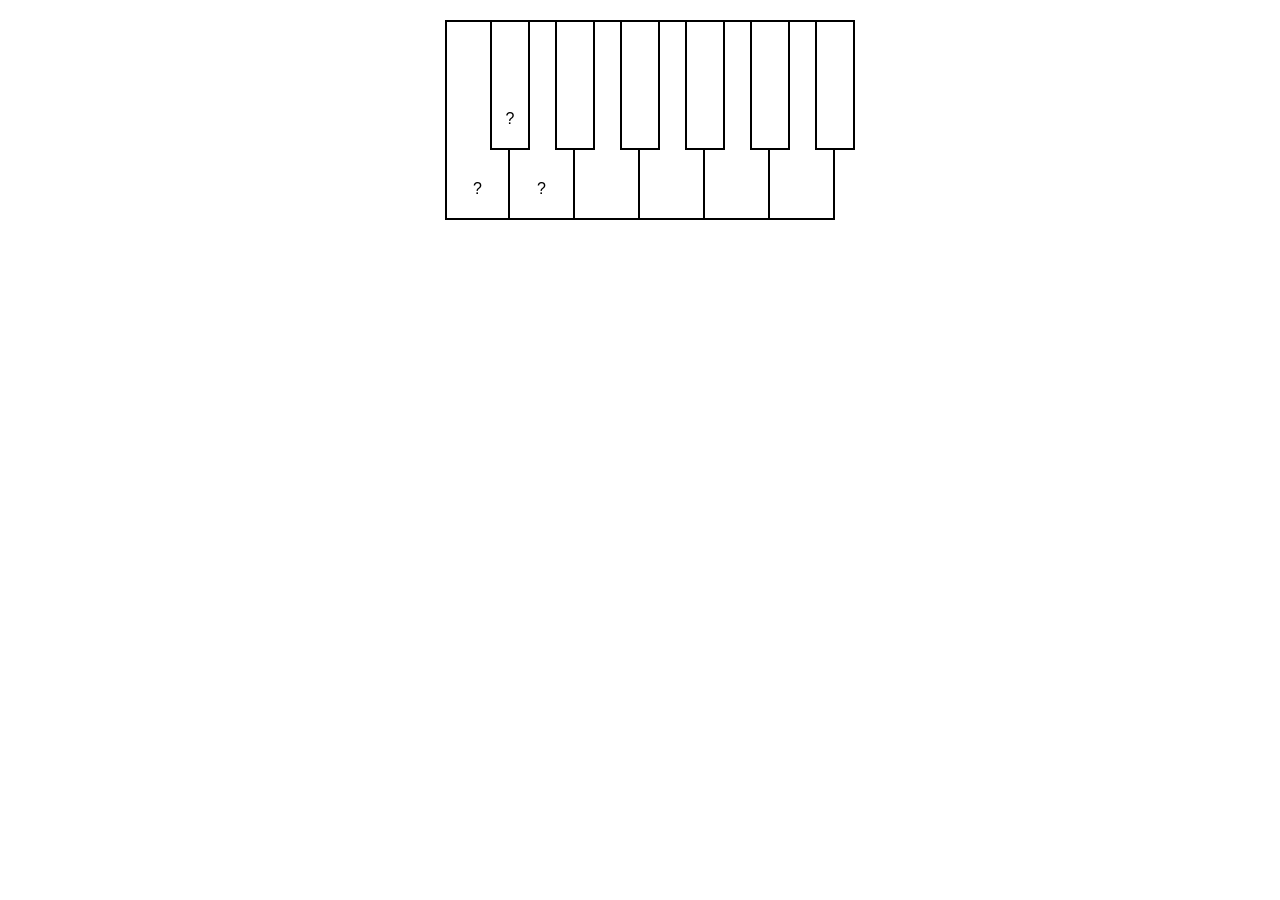
==== index.html @ d667b03d "deploy: 04a3504e8eece024bfae87567aa5dc8b224ebb0a" ====
<!DOCTYPE html>
<html lang="en">

<!-- TODO scales notes (minor, major) -->
<!-- TODO chords (minor, major) -->

<head>
  <meta charset="UTF-8">
  <meta name="viewport" content="width=device-width, initial-scale=1">
  <title>Uniso</title>
  <style>
    *,
    *::before,
    *::after {
      box-sizing: border-box;
      font-family: sans-serif;
    }

    * {
      margin: 0;
      padding: 0;
    }

    body {
      display: flex;
      flex-direction: column;
    }

    .uniso-container {
      display: flex;
      justify-content: center;
      margin: 20px;

      position: relative;
    }

    .uniso {
      --top-width: 40px;

      display: flex;
      width: fit-content;
    }

    .key {
      display: inline-flex;
      flex-direction: column;
      justify-content: flex-end;
      align-items: center;

      padding-bottom: 20px;

      border: 2px solid black;
      background-color: white;
    }

    .btm {
      width: 65px;
      height: 200px;
      border-left: none;
    }

    .btm:first-child {
      border-left: 2px solid black;
    }

    .top {
      width: var(--top-width);
      height: 130px;
      margin: 0 calc(-1*var(--top-width)/2);
      z-index: 2;
    }

    #top-1,
    #btm-1,
    #btm-2 {
      cursor: pointer;
    }

    .dropdown-container {
      display: none;

      position: absolute;
      top: 50%;
      left: 50%;
      transform: translate(-50%, -50%);
      z-index: 5;
    }

    .note-dropdown {
      display: grid;
      grid-template-columns: repeat(4, 1fr);
      grid-template-rows: repeat(3, 1fr);
      gap: 5px;

      padding: 10px;
      border: 2px solid black;

      background-color: white;

      list-style: none;
    }

    .note-dropdown li {
      display: inline-block;
      text-align: center;

      width: 30px;
      padding: 5px;

      border: 1px solid black;

      cursor: pointer;
    }

    .note-dropdown li:hover {
      background-color: #eee;
    }

    .note-dropdown li.disabled {
      background-color: grey;
      cursor: not-allowed;
    }
  </style>
</head>

<body>
  <div class="uniso-container">
    <div class="dropdown-container" id="note-select">
      <ul class="note-dropdown">
      </ul>
    </div>

    <div class="uniso">
      <span class="key btm" id="btm-1">?</span>
      <span class="key top" id="top-1">?</span>
      <span class="key btm" id="btm-2">?</span>
      <span class="key top"></span>
      <span class="key btm"></span>
      <span class="key top"></span>
      <span class="key btm"></span>
      <span class="key top"></span>
      <span class="key btm"></span>
      <span class="key top"></span>
      <span class="key btm"></span>
      <span class="key top"></span>
    </div>
  </div>

  <script>
    const NOTES = ["C", "C#", "D", "D#", "E", "F", "F#", "G", "G#", "A", "A#", "B"];

    const keys = [
      document.getElementById("btm-1"),
      document.getElementById("btm-2"),
      document.getElementById("top-1"),
    ];
    const noteSelect = document.getElementById("note-select");

    // state
    let currentSelectIndex = 0;
    let notesIndex = [-1, -1, -1];

    function isValidNotes(btm1, btm2, top1) {
      const btm = [];

      const step = (btm2 - btm1 + NOTES.length) % NOTES.length;

      for (let i = 0; i < NOTES.length / 2; i++) {
        const btmNoteIdx = (btm1 + i * step) % NOTES.length;
        btm.push(NOTES[btmNoteIdx]);
      }

      const top = NOTES.filter(note => !btm.includes(note));
      console.log(top);

      if (!top.includes(NOTES[top1])) {
        return false;
      }

      return true;
    }

    function updateDisabled(disabled) {
      const selects = noteSelect.querySelectorAll("li");

      selects.forEach((select, i) => {
        if (disabled.includes(i)) {
          select.classList.add("disabled");
        } else {
          select.classList.remove("disabled");
        }
      });
    }

    function showNoteSelect(index) {
      currentSelectIndex = index;

      if (currentSelectIndex === 0) {
        updateDisabled([notesIndex[1]]);
      } else if (currentSelectIndex === 1) {
        updateDisabled([notesIndex[0]]);
      } else {
        if (notesIndex[0] != -1 && notesIndex[1] != -1) {
          const disabledIndices = [];

          NOTES.forEach((_, i) => {
            if (!isValidNotes(notesIndex[0], notesIndex[1], i)) {
              disabledIndices.push(i);
            }
          });

          updateDisabled(disabledIndices);
        } else {
          updateDisabled([]);
        }
      }

      noteSelect.style.display = "block";
    }

    function hideNoteSelect() {
      noteSelect.style.display = "none";
    }

    function update() {
      keys.forEach((key, i) => {
        const noteIndex = notesIndex[i];
        if (noteIndex != -1) {
          key.textContent = NOTES[noteIndex];
        }
      });

      if (notesIndex.includes(-1) || !isValidNotes(...notesIndex)) {
        return;
      }
    }

    NOTES.forEach((note, i) => {
      const li = document.createElement("li");
      li.textContent = note;

      li.addEventListener("click", () => {
        if (li.classList.contains("disabled")) {
          return;
        }

        notesIndex[currentSelectIndex] = i;
        update();
        hideNoteSelect();
      });

      noteSelect.querySelector("ul").appendChild(li);
    });

    keys.forEach((key, i) => {
      key.addEventListener("click", (e) => {
        e.stopPropagation();
        showNoteSelect(i);
      });
    });

    document.addEventListener("click", (e) => {
      if (!noteSelect.contains(e.target)) {
        hideNoteSelect();
      }
    });

    document.addEventListener("keydown", (event) => {
      if (event.key === "Escape") {
        hideNoteSelect();
      }
    });
  </script>
</body>

</html>
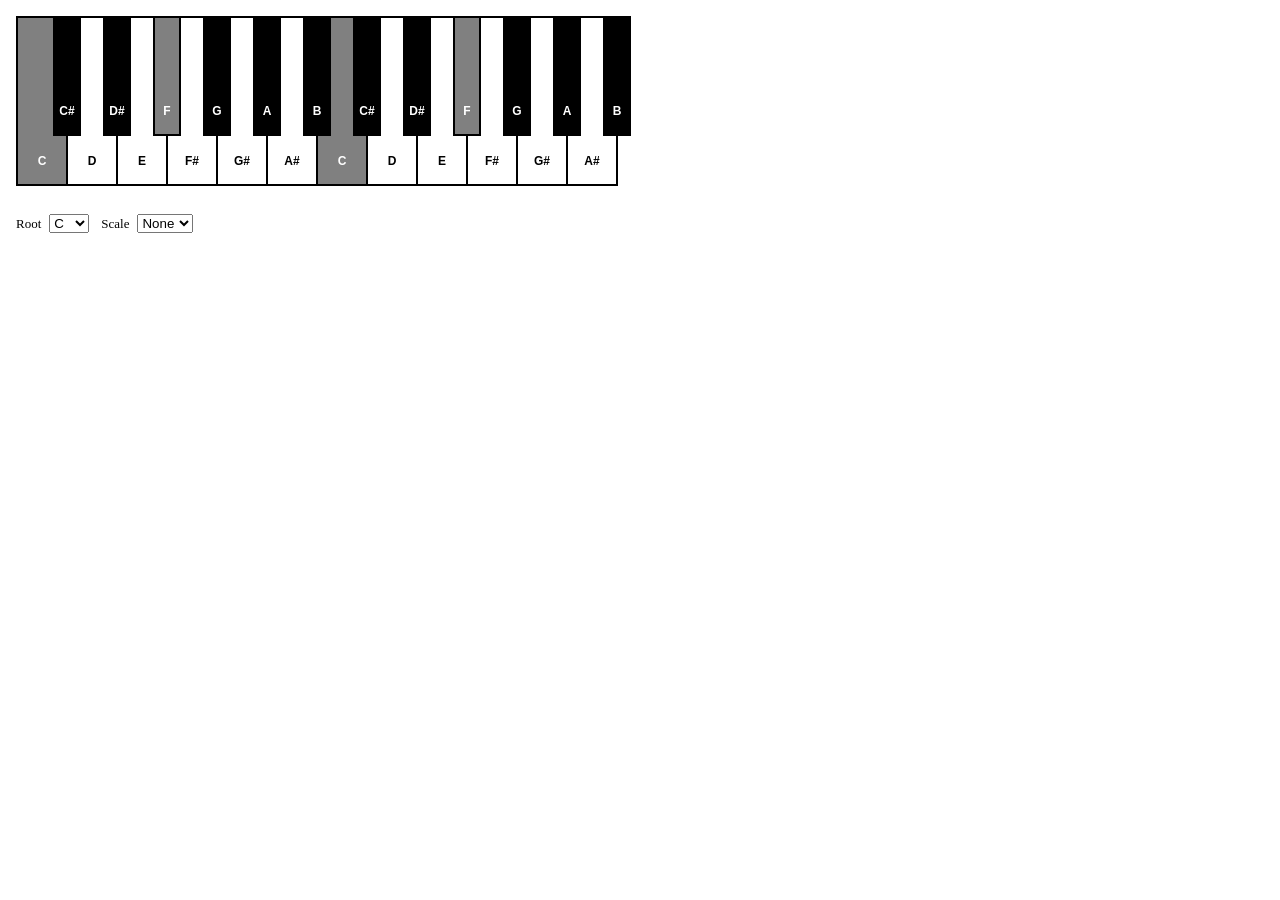
==== commit d6a8eb61: "deploy: 431608ea0ba934d73108411b91b0122526c3eec9" ====
--- a/index.html
+++ b/index.html
@@ -1,19 +1,19 @@
 <!DOCTYPE html>
 <html lang="en">
-
-<!-- TODO scales notes (minor, major) -->
-<!-- TODO chords (minor, major) -->
 
 <head>
   <meta charset="UTF-8">
   <meta name="viewport" content="width=device-width, initial-scale=1">
-  <title>Uniso</title>
+
+  <title>Uniso Scales</title>
+
   <style>
-    *,
-    *::before,
-    *::after {
-      box-sizing: border-box;
-      font-family: sans-serif;
+    :root {
+      --bottom-color: white;
+      --top-color: black;
+      --highlight-color: grey;
+      --scale-color: #0ea5e9;
+      --scale-root-color: #f59e0b;
     }
 
     * {
@@ -21,255 +21,176 @@
       padding: 0;
     }
 
-    body {
+    .uniso-container {
       display: flex;
-      flex-direction: column;
+      margin: 16px;
     }
 
-    .uniso-container {
+    .note {
       display: flex;
-      justify-content: center;
-      margin: 20px;
-
-      position: relative;
-    }
-
-    .uniso {
-      --top-width: 40px;
-
-      display: flex;
-      width: fit-content;
-    }
-
-    .key {
-      display: inline-flex;
       flex-direction: column;
       justify-content: flex-end;
       align-items: center;
 
-      padding-bottom: 20px;
+      padding-bottom: 16px;
+
+      font-family: "Arial";
+      font-weight: bold;
+      font-size: 12px;
 
       border: 2px solid black;
-      background-color: white;
+      background-color: var(--bg-color);
+
+      position: relative;
+      overflow: hidden;
     }
 
-    .btm {
-      width: 65px;
-      height: 200px;
-      border-left: none;
+    .note::after {
+      content: "";
+      position: absolute;
+      bottom: 0;
+      left: 0;
+      width: 100%;
+      height: 8px;
+      background-color: transparent;
+      transition: background-color 0.2s ease;
     }
 
-    .btm:first-child {
-      border-left: 2px solid black;
+    .note.scale::after {
+      background-color: var(--scale-color);
     }
 
-    .top {
-      width: var(--top-width);
-      height: 130px;
-      margin: 0 calc(-1*var(--top-width)/2);
-      z-index: 2;
+    .note.scale-root::after {
+      background-color: var(--scale-root-color);
     }
 
-    #top-1,
-    #btm-1,
-    #btm-2 {
-      cursor: pointer;
+    .note.bottom {
+      width: 48px;
+      height: 150px;
+      background-color: var(--bottom-color);
     }
 
-    .dropdown-container {
-      display: none;
+    .note.top {
+      width: 24px;
+      height: 100px;
+      background-color: var(--top-color);
+      color: white;
 
-      position: absolute;
-      top: 50%;
-      left: 50%;
-      transform: translate(-50%, -50%);
-      z-index: 5;
+      margin-left: -14px;
+      margin-right: -16px;
+      transform: translateX(-1px);
+
+      z-index: 1;
     }
 
-    .note-dropdown {
-      display: grid;
-      grid-template-columns: repeat(4, 1fr);
-      grid-template-rows: repeat(3, 1fr);
-      gap: 5px;
-
-      padding: 10px;
-      border: 2px solid black;
-
-      background-color: white;
-
-      list-style: none;
+    .note.highlight {
+      background-color: var(--highlight-color);
+      color: white;
     }
 
-    .note-dropdown li {
-      display: inline-block;
-      text-align: center;
-
-      width: 30px;
-      padding: 5px;
-
-      border: 1px solid black;
-
-      cursor: pointer;
+    .controls {
+      display: flex;
+      gap: 12px;
+      align-items: center;
+      padding: 12px 16px;
+      flex-wrap: wrap;
     }
-
-    .note-dropdown li:hover {
-      background-color: #eee;
-    }
-
-    .note-dropdown li.disabled {
-      background-color: grey;
-      cursor: not-allowed;
+    .controls label {
+      font-size: 13px;
+      margin-right: 4px;
     }
   </style>
 </head>
 
 <body>
-  <div class="uniso-container">
-    <div class="dropdown-container" id="note-select">
-      <ul class="note-dropdown">
-      </ul>
+  <div class="uniso-container" id="keyboard"></div>
+
+  <div class="controls">
+    <div>
+      <label for="root-select">Root</label>
+      <select id="root-select"></select>
     </div>
-
-    <div class="uniso">
-      <span class="key btm" id="btm-1">?</span>
-      <span class="key top" id="top-1">?</span>
-      <span class="key btm" id="btm-2">?</span>
-      <span class="key top"></span>
-      <span class="key btm"></span>
-      <span class="key top"></span>
-      <span class="key btm"></span>
-      <span class="key top"></span>
-      <span class="key btm"></span>
-      <span class="key top"></span>
-      <span class="key btm"></span>
-      <span class="key top"></span>
+    <div>
+      <label for="scale-select">Scale</label>
+      <select id="scale-select">
+        <option value="none">None</option>
+        <option value="major">Major</option>
+        <option value="minor">Minor</option>
+      </select>
     </div>
   </div>
 
   <script>
-    const NOTES = ["C", "C#", "D", "D#", "E", "F", "F#", "G", "G#", "A", "A#", "B"];
+    const NAMES = ["C","C#","D","D#","E","F","F#","G","G#","A","A#","B"];
+    <!-- const NAMES = ["C","C'","D","D'","E","E'","F","F'","A","A'","B","B'"]; -->
+    const OCTAVES = 2;
 
-    const keys = [
-      document.getElementById("btm-1"),
-      document.getElementById("btm-2"),
-      document.getElementById("top-1"),
-    ];
-    const noteSelect = document.getElementById("note-select");
+    const SCALE_INTERVALS = {
+      major: [0,2,4,5,7,9,11],
+      minor: [0,2,3,5,7,8,10],
+      none: []
+    };
 
-    // state
-    let currentSelectIndex = 0;
-    let notesIndex = [-1, -1, -1];
+    const container = document.getElementById("keyboard");
+    const rootSelect = document.getElementById("root-select");
 
-    function isValidNotes(btm1, btm2, top1) {
-      const btm = [];
+    function buildKeyboard() {
+      rootSelect.innerHTML = "";
+      NAMES.forEach(noteName => {
+        const option = document.createElement("option");
+        option.value = noteName;
+        option.textContent = noteName;
+        rootSelect.appendChild(option);
+      });
 
-      const step = (btm2 - btm1 + NOTES.length) % NOTES.length;
+      container.innerHTML = "";
+      for (let o = 0; o < OCTAVES; o++) {
+        for (let i = 0; i < NAMES.length / 2; i++) {
+          const bottom = document.createElement("span");
+          bottom.className = "note bottom" + (i == 0 ? " highlight" : "");
+          bottom.textContent = NAMES[2*i];
+          bottom.dataset.note = NAMES[2*i];
 
-      for (let i = 0; i < NOTES.length / 2; i++) {
-        const btmNoteIdx = (btm1 + i * step) % NOTES.length;
-        btm.push(NOTES[btmNoteIdx]);
+          const top = document.createElement("span");
+          top.className = "note top" + (i == 2 ? " highlight" : "");
+          top.textContent = NAMES[2*i+1];
+          top.dataset.note = NAMES[2*i+1];
+
+          container.appendChild(bottom);
+          container.appendChild(top);
+        }
       }
-
-      const top = NOTES.filter(note => !btm.includes(note));
-      console.log(top);
-
-      if (!top.includes(NOTES[top1])) {
-        return false;
-      }
-
-      return true;
     }
 
-    function updateDisabled(disabled) {
-      const selects = noteSelect.querySelectorAll("li");
+    function applyClasses() {
+      const root = document.getElementById("root-select").value;
+      const scaleType = document.getElementById("scale-select").value;
+      const rootIdx = NAMES.indexOf(root);
+      const intervals = SCALE_INTERVALS[scaleType];
+      const scaleSet = new Set(intervals.map(i => (rootIdx + i) % 12));
 
-      selects.forEach((select, i) => {
-        if (disabled.includes(i)) {
-          select.classList.add("disabled");
-        } else {
-          select.classList.remove("disabled");
+      const notes = container.querySelectorAll(".note");
+      notes.forEach((n, i) => {
+        const noteIndex = i % NAMES.length;
+        const noteNameIndex = NAMES.indexOf(n.dataset.note);
+
+        n.classList.remove("scale", "scale-root");
+
+        if (scaleType !== "none") {
+          if (noteNameIndex === rootIdx) {
+            n.classList.add("scale-root");
+          } else if (scaleSet.has(noteNameIndex)) {
+            n.classList.add("scale");
+          }
         }
       });
     }
 
-    function showNoteSelect(index) {
-      currentSelectIndex = index;
+    buildKeyboard();
+    applyClasses();
 
-      if (currentSelectIndex === 0) {
-        updateDisabled([notesIndex[1]]);
-      } else if (currentSelectIndex === 1) {
-        updateDisabled([notesIndex[0]]);
-      } else {
-        if (notesIndex[0] != -1 && notesIndex[1] != -1) {
-          const disabledIndices = [];
-
-          NOTES.forEach((_, i) => {
-            if (!isValidNotes(notesIndex[0], notesIndex[1], i)) {
-              disabledIndices.push(i);
-            }
-          });
-
-          updateDisabled(disabledIndices);
-        } else {
-          updateDisabled([]);
-        }
-      }
-
-      noteSelect.style.display = "block";
-    }
-
-    function hideNoteSelect() {
-      noteSelect.style.display = "none";
-    }
-
-    function update() {
-      keys.forEach((key, i) => {
-        const noteIndex = notesIndex[i];
-        if (noteIndex != -1) {
-          key.textContent = NOTES[noteIndex];
-        }
-      });
-
-      if (notesIndex.includes(-1) || !isValidNotes(...notesIndex)) {
-        return;
-      }
-    }
-
-    NOTES.forEach((note, i) => {
-      const li = document.createElement("li");
-      li.textContent = note;
-
-      li.addEventListener("click", () => {
-        if (li.classList.contains("disabled")) {
-          return;
-        }
-
-        notesIndex[currentSelectIndex] = i;
-        update();
-        hideNoteSelect();
-      });
-
-      noteSelect.querySelector("ul").appendChild(li);
-    });
-
-    keys.forEach((key, i) => {
-      key.addEventListener("click", (e) => {
-        e.stopPropagation();
-        showNoteSelect(i);
-      });
-    });
-
-    document.addEventListener("click", (e) => {
-      if (!noteSelect.contains(e.target)) {
-        hideNoteSelect();
-      }
-    });
-
-    document.addEventListener("keydown", (event) => {
-      if (event.key === "Escape") {
-        hideNoteSelect();
-      }
-    });
+    document.getElementById("root-select").addEventListener("change", applyClasses);
+    document.getElementById("scale-select").addEventListener("change", applyClasses);
   </script>
 </body>
 
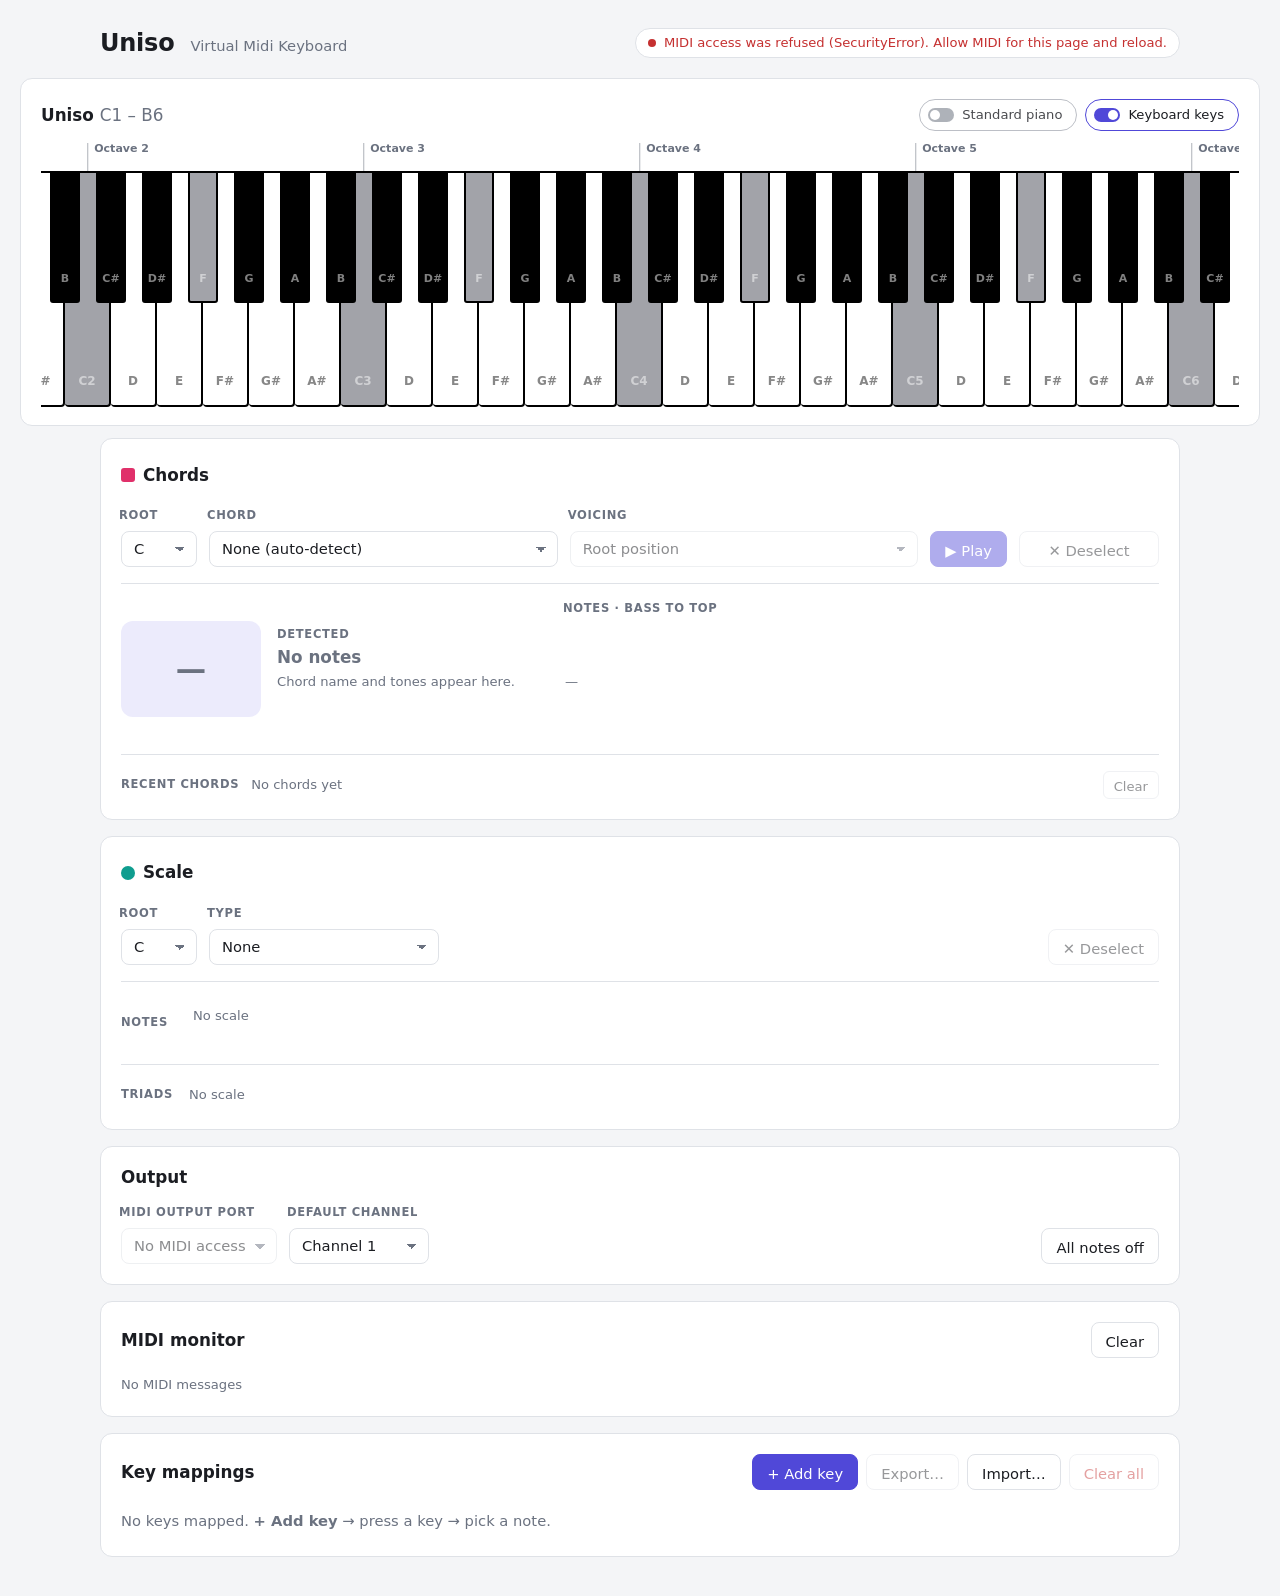
==== commit 4b5d9443: "deploy: dfc06dde9d445dffbd2177466b0bb19d882c87bc" ====
--- a/index.html
+++ b/index.html
@@ -1,197 +1,206 @@
-<!DOCTYPE html>
+<!doctype html>
 <html lang="en">
-
 <head>
-  <meta charset="UTF-8">
+  <meta charset="utf-8">
   <meta name="viewport" content="width=device-width, initial-scale=1">
-
-  <title>Uniso Scales</title>
-
-  <style>
-    :root {
-      --bottom-color: white;
-      --top-color: black;
-      --highlight-color: grey;
-      --scale-color: #0ea5e9;
-      --scale-root-color: #f59e0b;
-    }
-
-    * {
-      margin: 0;
-      padding: 0;
-    }
-
-    .uniso-container {
-      display: flex;
-      margin: 16px;
-    }
-
-    .note {
-      display: flex;
-      flex-direction: column;
-      justify-content: flex-end;
-      align-items: center;
-
-      padding-bottom: 16px;
-
-      font-family: "Arial";
-      font-weight: bold;
-      font-size: 12px;
-
-      border: 2px solid black;
-      background-color: var(--bg-color);
-
-      position: relative;
-      overflow: hidden;
-    }
-
-    .note::after {
-      content: "";
-      position: absolute;
-      bottom: 0;
-      left: 0;
-      width: 100%;
-      height: 8px;
-      background-color: transparent;
-      transition: background-color 0.2s ease;
-    }
-
-    .note.scale::after {
-      background-color: var(--scale-color);
-    }
-
-    .note.scale-root::after {
-      background-color: var(--scale-root-color);
-    }
-
-    .note.bottom {
-      width: 48px;
-      height: 150px;
-      background-color: var(--bottom-color);
-    }
-
-    .note.top {
-      width: 24px;
-      height: 100px;
-      background-color: var(--top-color);
-      color: white;
-
-      margin-left: -14px;
-      margin-right: -16px;
-      transform: translateX(-1px);
-
-      z-index: 1;
-    }
-
-    .note.highlight {
-      background-color: var(--highlight-color);
-      color: white;
-    }
-
-    .controls {
-      display: flex;
-      gap: 12px;
-      align-items: center;
-      padding: 12px 16px;
-      flex-wrap: wrap;
-    }
-    .controls label {
-      font-size: 13px;
-      margin-right: 4px;
-    }
-  </style>
+  <title>Uniso Virtual Midi Keyboard</title>
+  <link rel="stylesheet" href="styles.css">
 </head>
-
 <body>
-  <div class="uniso-container" id="keyboard"></div>
-
-  <div class="controls">
-    <div>
-      <label for="root-select">Root</label>
-      <select id="root-select"></select>
+  <header class="top">
+    <h1>Uniso <span class="h1-sub">Virtual Midi Keyboard</span></h1>
+    <p id="midiStatus" class="status">Requesting MIDI access…</p>
+  </header>
+
+  <section class="panel piano-panel" aria-label="Piano visualizer">
+    <div class="panel-head">
+      <h2>Uniso <span class="muted">C1 – B6</span></h2>
+      <div class="toggles">
+        <button type="button" id="stdToggle" class="pill-toggle" aria-pressed="false"
+                title="Show a regular piano layout above the Uniso one">
+          <span class="pill-dot" aria-hidden="true"></span>Standard piano
+        </button>
+        <button type="button" id="bindsToggle" class="pill-toggle" aria-pressed="true"
+                title="Show or hide the computer keys on the piano">
+          <span class="pill-dot" aria-hidden="true"></span>Keyboard keys
+        </button>
+      </div>
     </div>
-    <div>
-      <label for="scale-select">Scale</label>
-      <select id="scale-select">
-        <option value="none">None</option>
-        <option value="major">Major</option>
-        <option value="minor">Minor</option>
-      </select>
+    <div id="pianoScroll" class="piano-scroll">
+      <div id="stdPiano" class="piano std-piano" hidden aria-label="Standard piano"></div>
+      <div id="chordLane" class="chord-lane">
+        <div id="laneRuler" class="lane-ruler" aria-hidden="true"></div>
+        <div id="laneBadges" class="lane-badges"></div>
+      </div>
+      <div id="piano" class="piano"></div>
     </div>
-  </div>
-
-  <script>
-    const NAMES = ["C","C#","D","D#","E","F","F#","G","G#","A","A#","B"];
-    <!-- const NAMES = ["C","C'","D","D'","E","E'","F","F'","A","A'","B","B'"]; -->
-    const OCTAVES = 2;
-
-    const SCALE_INTERVALS = {
-      major: [0,2,4,5,7,9,11],
-      minor: [0,2,3,5,7,8,10],
-      none: []
-    };
-
-    const container = document.getElementById("keyboard");
-    const rootSelect = document.getElementById("root-select");
-
-    function buildKeyboard() {
-      rootSelect.innerHTML = "";
-      NAMES.forEach(noteName => {
-        const option = document.createElement("option");
-        option.value = noteName;
-        option.textContent = noteName;
-        rootSelect.appendChild(option);
-      });
-
-      container.innerHTML = "";
-      for (let o = 0; o < OCTAVES; o++) {
-        for (let i = 0; i < NAMES.length / 2; i++) {
-          const bottom = document.createElement("span");
-          bottom.className = "note bottom" + (i == 0 ? " highlight" : "");
-          bottom.textContent = NAMES[2*i];
-          bottom.dataset.note = NAMES[2*i];
-
-          const top = document.createElement("span");
-          top.className = "note top" + (i == 2 ? " highlight" : "");
-          top.textContent = NAMES[2*i+1];
-          top.dataset.note = NAMES[2*i+1];
-
-          container.appendChild(bottom);
-          container.appendChild(top);
-        }
-      }
-    }
-
-    function applyClasses() {
-      const root = document.getElementById("root-select").value;
-      const scaleType = document.getElementById("scale-select").value;
-      const rootIdx = NAMES.indexOf(root);
-      const intervals = SCALE_INTERVALS[scaleType];
-      const scaleSet = new Set(intervals.map(i => (rootIdx + i) % 12));
-
-      const notes = container.querySelectorAll(".note");
-      notes.forEach((n, i) => {
-        const noteIndex = i % NAMES.length;
-        const noteNameIndex = NAMES.indexOf(n.dataset.note);
-
-        n.classList.remove("scale", "scale-root");
-
-        if (scaleType !== "none") {
-          if (noteNameIndex === rootIdx) {
-            n.classList.add("scale-root");
-          } else if (scaleSet.has(noteNameIndex)) {
-            n.classList.add("scale");
-          }
-        }
-      });
-    }
-
-    buildKeyboard();
-    applyClasses();
-
-    document.getElementById("root-select").addEventListener("change", applyClasses);
-    document.getElementById("scale-select").addEventListener("change", applyClasses);
-  </script>
+  </section>
+
+  <main>
+    <section class="panel np-panel" aria-label="Chords">
+      <div class="panel-head">
+        <h2 class="theory-title"><i class="swatch swatch-chord" aria-hidden="true"></i>Chords</h2>
+        <span id="npState" class="np-state" hidden></span>
+      </div>
+
+      <div class="chord-bar">
+        <label class="field root">
+          <span>Root</span>
+          <select id="chordRoot"></select>
+        </label>
+        <label class="field grow">
+          <span>Chord</span>
+          <select id="chordType"></select>
+        </label>
+        <label class="field grow">
+          <span>Voicing</span>
+          <select id="chordInv"></select>
+        </label>
+        <button type="button" id="chordPlay" class="btn primary">▶ Play</button>
+        <button type="button" id="chordAction" class="btn chord-action" disabled>✕ Deselect</button>
+      </div>
+
+      <div id="npBody" class="np-body" aria-live="polite">
+        <div class="np-head">
+          <div id="npSymbol" class="np-symbol">—</div>
+          <div class="np-desc">
+            <div id="npMode" class="label np-mode"></div>
+            <div id="npName" class="np-title"></div>
+            <div id="npMeta" class="np-meta"></div>
+            <div id="npAlt" class="np-alt"></div>
+          </div>
+        </div>
+        <div class="np-tones">
+          <span id="npTonesLabel" class="label">Notes · bass to top</span>
+          <ol id="npTones" class="np-notes"></ol>
+        </div>
+      </div>
+
+      <div class="np-history">
+        <span class="label">Recent chords</span>
+        <ol id="npHistory" class="np-history-list"></ol>
+        <button type="button" id="npHistoryClear" class="btn small">Clear</button>
+      </div>
+    </section>
+
+    <section class="panel scale-panel" aria-label="Scale">
+      <div class="panel-head">
+        <h2 class="theory-title"><i class="swatch swatch-scale" aria-hidden="true"></i>Scale</h2>
+      </div>
+      <div class="scale-bar">
+        <label class="field root">
+          <span>Root</span>
+          <select id="scaleRoot"></select>
+        </label>
+        <label class="field scale-type">
+          <span>Type</span>
+          <select id="scaleType"></select>
+        </label>
+        <button type="button" id="scaleClear" class="btn push-right" title="Deselect scale">✕ Deselect</button>
+      </div>
+      <div class="scale-line">
+        <span class="label">Notes</span>
+        <ol id="scaleNotes" class="scale-chain" aria-label="Scale notes and steps"></ol>
+      </div>
+      <div class="scale-line">
+        <span class="label">Triads</span>
+        <div id="scaleTriads" class="triad-list"></div>
+      </div>
+    </section>
+
+    <section class="panel">
+      <h2>Output</h2>
+      <div class="controls">
+        <label class="field">
+          <span>MIDI output port</span>
+          <select id="outputSelect" disabled>
+            <option>Waiting for MIDI…</option>
+          </select>
+        </label>
+        <label class="field">
+          <span>Default channel</span>
+          <select id="channelSelect"></select>
+        </label>
+        <button type="button" id="panicBtn" class="btn push-right">All notes off</button>
+      </div>
+    </section>
+
+    <section class="panel">
+      <div class="panel-head">
+        <h2>MIDI monitor</h2>
+        <button type="button" id="clearLogBtn" class="btn">Clear</button>
+      </div>
+      <ol id="log" class="log"></ol>
+    </section>
+
+    <section class="panel">
+      <div class="panel-head">
+        <h2>Key mappings <span id="mapCount" class="muted"></span></h2>
+        <div class="toolbar">
+          <button type="button" id="addBtn" class="btn primary">+ Add key</button>
+          <button type="button" id="exportBtn" class="btn">Export…</button>
+          <button type="button" id="importBtn" class="btn">Import…</button>
+          <button type="button" id="clearBtn" class="btn danger">Clear all</button>
+          <input type="file" id="importInput" accept=".json,application/json" hidden>
+        </div>
+      </div>
+
+      <p id="captureBanner" class="capture" hidden>
+        Press a key to map… <kbd>Esc</kbd> cancels.
+      </p>
+
+      <div class="table-scroll">
+        <table id="mapTable" class="map-table">
+          <thead>
+            <tr>
+              <th>Key</th>
+              <th>Note</th>
+              <th>Channel</th>
+              <th>Velocity</th>
+              <th class="right">Actions</th>
+            </tr>
+          </thead>
+          <tbody id="mapBody"></tbody>
+        </table>
+      </div>
+      <p id="emptyMsg" class="empty">
+        No keys mapped. <strong>+ Add key</strong> → press a key → pick a note.
+      </p>
+    </section>
+  </main>
+
+  <dialog id="noteDialog" class="dialog">
+    <form method="dialog" id="noteForm">
+      <h3 id="dlgTitle">New mapping</h3>
+      <p class="dlg-key">
+        Key <kbd id="dlgKey"></kbd> <span id="dlgCode" class="muted mono"></span>
+      </p>
+
+      <label class="field">
+        <span>Note</span>
+        <select id="dlgNote"></select>
+      </label>
+
+      <div class="dlg-row">
+        <label class="field">
+          <span>Channel</span>
+          <select id="dlgChannel"></select>
+        </label>
+        <label class="field grow">
+          <span>Velocity <output id="dlgVelOut">100</output></span>
+          <input type="range" id="dlgVelocity" min="1" max="127" value="100">
+        </label>
+      </div>
+
+      <div class="dlg-actions">
+        <button type="button" id="dlgPreview" class="btn">▶ Preview</button>
+        <span class="spacer"></span>
+        <button value="cancel" class="btn">Cancel</button>
+        <button value="save" class="btn primary">Save mapping</button>
+      </div>
+    </form>
+  </dialog>
+
+  <script src="script.js"></script>
 </body>
-
 </html>
--- a/styles.css
+++ b/styles.css
@@ -0,0 +1,874 @@
+/* ==========================================================================
+   Uniso — design tokens
+   Everything below is built from these values: one type scale, one spacing
+   scale, three radii and one control height.
+   ========================================================================== */
+:root {
+  color-scheme: light dark;
+
+  /* Colour */
+  --bg: #f4f5f7;
+  --panel: #ffffff;
+  --text: #1b1d22;
+  --muted: #6b7280;
+  --border: #dfe2e7;
+  --accent: #5048d8;
+  --accent-text: #ffffff;
+  --accent-soft: #ecebfc;
+  --danger: #c53030;
+  --ok: #1f8a4c;
+  --warn: #a8670f;
+  --kbd-bg: #f0f1f4;
+
+  /* Music colours: selection = pink, playing = amber, scale = teal */
+  --chord: #e0306a;
+  --chord-text: #ffffff;
+  --play: #ffb21e;
+  --play-text: #1b1300;
+  --scale: #0f9d8f;
+  --scale-text: #ffffff;
+
+  /* Type scale */
+  --font: system-ui, -apple-system, "Segoe UI", Roboto, sans-serif;
+  --mono: ui-monospace, "SF Mono", Menlo, Consolas, monospace;
+  --fs-xs: 0.72rem;   /* labels (uppercase) */
+  --fs-sm: 0.82rem;   /* secondary text, chips, small buttons */
+  --fs-md: 0.92rem;   /* body, controls, buttons */
+  --fs-lg: 1.05rem;   /* section titles, emphasised values */
+  --fs-xl: 1.5rem;    /* app title */
+  --fs-display: 1.9rem; /* chord symbol */
+
+  /* Spacing */
+  --sp-1: 4px;
+  --sp-2: 8px;
+  --sp-3: 12px;
+  --sp-4: 16px;
+  --sp-5: 24px;
+
+  /* Shape */
+  --r-sm: 6px;
+  --r-md: 8px;
+  --r-lg: 12px;
+  --r-pill: 999px;
+  --control-h: 36px;
+  --chip-h: 24px;
+
+  /* Piano geometry and colours */
+  --wk: 46px;              /* white key width */
+  --bk: 30px;              /* black key width */
+  --piano-h: 236px;
+  --bk-h: 56%;
+  --swk: calc(var(--wk) * 6 / 7);   /* standard piano white key: same octave width as Uniso */
+  --sbk: calc(var(--swk) * 0.6);    /* standard piano black key */
+  --std-h: calc(var(--piano-h) * 0.85);
+  --pk-line: #000000;
+  --pk-white: #ffffff;
+  --pk-white-text: #111111;
+  --pk-black: #000000;
+  --pk-black-text: #ffffff;
+  --pk-grey: #a2a3a9;
+  --pk-grey-text: #ffffff;
+}
+
+@media (prefers-color-scheme: dark) {
+  :root {
+    --bg: #121317;
+    --panel: #1b1d23;
+    --text: #e6e7eb;
+    --muted: #9097a3;
+    --border: #2d3039;
+    --accent: #8c86f7;
+    --accent-text: #11101f;
+    --accent-soft: #26244a;
+    --danger: #f07272;
+    --ok: #5ccf8d;
+    --warn: #f0b75a;
+    --kbd-bg: #262932;
+    --chord: #ff4d86;
+    --scale: #22b8a6;
+    --scale-text: #03201c;
+    --pk-white: #e4e5e9;
+    --pk-black: #08080a;
+    --pk-grey: #8f9198;
+  }
+}
+
+/* ==========================================================================
+   Base
+   ========================================================================== */
+* { box-sizing: border-box; }
+
+body {
+  margin: 0;
+  background: var(--bg);
+  color: var(--text);
+  font: var(--fs-md)/1.5 var(--font);
+}
+
+h1, h2, h3 { margin: 0; line-height: 1.25; }
+h1 { font-size: var(--fs-xl); letter-spacing: -0.01em; }
+h2 { font-size: var(--fs-lg); }
+h3 { font-size: var(--fs-lg); }
+
+.muted { color: var(--muted); font-weight: 400; }
+.mono { font-family: var(--mono); font-size: var(--fs-sm); }
+.right { text-align: right; }
+
+/* The one label style: field labels, row labels, table headers */
+.label,
+.field > span,
+.map-table th {
+  font-size: var(--fs-xs);
+  font-weight: 700;
+  letter-spacing: 0.06em;
+  text-transform: uppercase;
+  color: var(--muted);
+}
+
+kbd {
+  display: inline-flex;
+  align-items: center;
+  justify-content: center;
+  min-width: 2em;
+  height: var(--chip-h);
+  padding: 0 var(--sp-2);
+  border-radius: var(--r-sm);
+  border: 1px solid var(--border);
+  border-bottom-width: 2px;
+  background: var(--kbd-bg);
+  color: var(--text);
+  font-family: var(--mono);
+  font-size: var(--fs-sm);
+}
+
+@keyframes pulse {
+  0%, 100% { opacity: 1; }
+  50% { opacity: 0.6; }
+}
+
+/* ==========================================================================
+   Layout
+   ========================================================================== */
+.top {
+  max-width: 1120px;
+  margin: 0 auto;
+  padding: 28px 20px var(--sp-2);
+  display: flex;
+  flex-wrap: wrap;
+  gap: var(--sp-3) var(--sp-5);
+  align-items: center;
+  justify-content: space-between;
+}
+.h1-sub { margin-left: var(--sp-2); font-size: var(--fs-md); font-weight: 500; color: var(--muted); letter-spacing: 0; }
+
+main {
+  max-width: 1120px;
+  margin: 0 auto;
+  padding: var(--sp-3) 20px 40px;
+  display: grid;
+  grid-template-columns: minmax(0, 1fr);
+  gap: var(--sp-4);
+}
+
+.panel {
+  background: var(--panel);
+  border: 1px solid var(--border);
+  border-radius: var(--r-lg);
+  padding: 20px;
+}
+.panel > h2 { margin-bottom: var(--sp-4); }
+.panel-head {
+  display: flex;
+  flex-wrap: wrap;
+  align-items: center;
+  justify-content: space-between;
+  gap: var(--sp-3);
+  min-height: 32px;
+  margin-bottom: var(--sp-4);
+}
+
+.theory-title { display: flex; align-items: center; gap: var(--sp-2); }
+.swatch { display: inline-block; flex: none; width: 14px; height: 14px; }
+.swatch-scale { border-radius: 50%; background: var(--scale); }
+.swatch-chord { border-radius: 3px; background: var(--chord); }
+
+.controls, .toolbar { display: flex; flex-wrap: wrap; align-items: flex-end; gap: var(--sp-3); }
+.toolbar { align-items: center; gap: var(--sp-2); }
+.push-right { margin-left: auto; }
+
+/* ==========================================================================
+   Controls
+   ========================================================================== */
+.field { display: grid; gap: 7px; }
+.field.grow { flex: 1; min-width: 0; }
+.field > span { display: flex; gap: var(--sp-2); }
+/* Optical alignment: labels sit slightly left of the rounded box they describe */
+.field > span, .np-tones > .label { margin-left: -2px; }
+
+select {
+  height: var(--control-h);
+  min-width: 140px;
+  padding: 0 30px 0 var(--sp-3);
+  border: 1px solid var(--border);
+  border-radius: var(--r-md);
+  -webkit-appearance: none;
+  appearance: none;
+  background-color: var(--panel);
+  background-image:
+    linear-gradient(45deg, transparent 50%, var(--muted) 50%),
+    linear-gradient(135deg, var(--muted) 50%, transparent 50%);
+  background-position: calc(100% - 16px) 52%, calc(100% - 11px) 52%;
+  background-size: 5px 5px, 5px 5px;
+  background-repeat: no-repeat;
+  color: var(--text);
+  font: inherit;
+  cursor: pointer;
+}
+select:disabled { opacity: 0.5; cursor: default; }
+input[type="range"] { width: 100%; height: var(--control-h); accent-color: var(--accent); }
+
+/* Buttons: outlined by default; .primary filled; .danger red; .small compact */
+.btn {
+  /* Block box + cap-height trim + equal padding = text optically centred */
+  display: inline-block;
+  height: var(--control-h);
+  padding: calc((var(--control-h) - 2px - 1cap) / 2) 14px;
+  text-box: trim-both cap alphabetic;
+  text-align: center;
+  vertical-align: middle;
+  border: 1px solid var(--border);
+  border-radius: var(--r-md);
+  background: transparent;
+  color: var(--text);
+  font: 500 var(--fs-md)/1 var(--font);
+  white-space: nowrap;
+  cursor: pointer;
+  transition: border-color 100ms, background-color 100ms;
+}
+.btn:not(:disabled):hover { border-color: var(--accent); }
+.btn:disabled { opacity: 0.45; cursor: default; }
+.btn.primary { background: var(--accent); border-color: var(--accent); color: var(--accent-text); }
+.btn.primary:not(:disabled):hover { filter: brightness(1.08); }
+.btn.danger { color: var(--danger); }
+.btn.danger:not(:disabled):hover { border-color: var(--danger); }
+.btn.small { height: 28px; padding: calc((28px - 2px - 1cap) / 2) 10px; font-size: var(--fs-sm); border-radius: var(--r-sm); }
+.btn.listening { animation: pulse 1.2s ease-in-out infinite; }
+
+select:focus-visible, .btn:focus-visible, .pill-toggle:focus-visible, .np-hist:focus-visible {
+  outline: 2px solid var(--accent);
+  outline-offset: 2px;
+}
+
+/* Switch-style pill toggle */
+.pill-toggle {
+  display: inline-flex;
+  align-items: center;
+  gap: var(--sp-2);
+  height: 32px;
+  padding: 0 14px 0 var(--sp-2);
+  border-radius: var(--r-pill);
+  border: 1px solid color-mix(in srgb, var(--muted) 45%, transparent);
+  background: transparent;
+  color: color-mix(in srgb, var(--text) 80%, transparent);
+  font: 500 var(--fs-sm)/1 var(--font);
+  cursor: pointer;
+}
+.pill-toggle:hover { border-color: var(--accent); }
+.pill-dot {
+  position: relative;
+  width: 26px;
+  height: 14px;
+  border-radius: var(--r-pill);
+  background: color-mix(in srgb, var(--muted) 55%, transparent);
+  transition: background-color 120ms;
+}
+.pill-dot::after {
+  content: "";
+  position: absolute;
+  top: 2px;
+  left: 2px;
+  width: 10px;
+  height: 10px;
+  border-radius: 50%;
+  background: var(--panel);
+  transition: transform 120ms;
+}
+.pill-toggle[aria-pressed="true"] { color: var(--text); border-color: var(--accent); }
+.pill-toggle[aria-pressed="true"] .pill-dot { background: var(--accent); }
+.pill-toggle[aria-pressed="true"] .pill-dot::after { transform: translateX(12px); }
+
+/* Status pill in the header */
+.status {
+  display: inline-flex;
+  align-items: center;
+  gap: var(--sp-2);
+  margin: 0;
+  min-height: 30px;
+  padding: 4px var(--sp-3);
+  border-radius: var(--r-pill);
+  border: 1px solid var(--border);
+  background: var(--panel);
+  font-size: var(--fs-sm);
+}
+.status::before { content: ""; flex: none; width: 8px; height: 8px; border-radius: 50%; background: var(--muted); }
+.status.ok::before { background: var(--ok); }
+.status.warn::before { background: var(--warn); }
+.status.error { color: var(--danger); }
+.status.error::before { background: var(--danger); }
+
+/* ==========================================================================
+   Piano
+   ========================================================================== */
+.piano-panel {
+  width: calc(100% - 40px);
+  max-width: calc(var(--white-count, 36) * var(--wk) + var(--bk) / 2 + 42px);
+  margin: var(--sp-3) auto 0;
+  padding-bottom: var(--sp-3);
+}
+.piano-panel .panel-head { margin-bottom: var(--sp-3); }
+.piano-scroll { overflow-x: auto; overflow-y: hidden; padding-bottom: 6px; }
+.toggles { display: flex; flex-wrap: wrap; gap: var(--sp-2); }
+
+/* Standard piano (optional, above the Uniso one, same scroll) */
+.piano.std-piano {
+  height: var(--std-h);
+  margin-bottom: var(--sp-4);
+  /* Same octave width on both pianos; shifting by (wk - swk) / 2 = wk / 14
+     puts the middle of every C right above the middle of the Uniso C. */
+  margin-left: calc(var(--wk) / 14);
+  width: calc(var(--white-count, 36) * var(--wk) + var(--bk) / 2 - var(--wk) / 14);
+}
+.piano.std-piano[hidden] { display: none; }
+.std-piano .pk-white { flex: 0 0 var(--swk); }
+.std-piano .pk-black { width: var(--sbk); height: 60%; padding-bottom: 10px; }
+.std-piano .pk { padding-bottom: 12px; }
+.std-piano .pk-black .pk-name { font-size: 10px; padding: 0 3px; }
+.std-piano .pk:not(.mapped) .pk-name { opacity: 1; } /* no keyboard keys here, so nothing is 'unmapped' */
+
+/* Strip above the keys: octave labels on top, chord interval badges below.
+   It is always there, so selecting a chord never changes the panel height. */
+.chord-lane {
+  position: relative;
+  height: 28px;            /* = chord badge (22px) + its arrow (6px) */
+  width: calc(var(--white-count, 36) * var(--wk) + var(--bk) / 2);
+}
+.lane-ruler, .lane-badges { position: absolute; inset: 0; }
+.lane-oct {
+  position: absolute;
+  top: 0;
+  bottom: 0;
+  border-left: 1.5px solid color-mix(in srgb, var(--muted) 55%, transparent);
+  padding-left: 6px;
+  font-size: 11px;
+  font-weight: 600;
+  line-height: 12px;
+  color: var(--muted);
+  white-space: nowrap;
+  transform: translateX(-0.75px);
+}
+.lane-degree {
+  position: absolute;
+  z-index: 1; /* may sit on top of an octave label, that's fine */
+  bottom: 6px;
+  transform: translateX(-50%);
+  display: inline-flex;
+  align-items: center;
+  justify-content: center;
+  height: 22px;
+  min-width: 30px;
+  padding: 0 7px;
+  border-radius: var(--r-pill);
+  background: var(--chord);
+  color: var(--chord-text);
+  font: 800 12px/1 var(--font);
+  white-space: nowrap;
+}
+.lane-degree::after {
+  content: "";
+  position: absolute;
+  left: 50%;
+  bottom: -6px;
+  transform: translateX(-50%);
+  border: 6px solid transparent;
+  border-bottom: 0;
+  border-top-color: var(--chord);
+}
+.lane-degree.root { background: var(--panel); color: var(--chord); box-shadow: inset 0 0 0 2px var(--chord); }
+
+.piano {
+  position: relative;
+  display: flex;
+  height: var(--piano-h);
+  width: calc(var(--white-count, 36) * var(--wk) + var(--bk) / 2);
+  user-select: none;
+  -webkit-user-select: none;
+}
+
+.pk {
+  position: relative;
+  display: flex;
+  flex-direction: column;
+  align-items: center;
+  justify-content: flex-end;
+  gap: 10px;
+  padding: 0 2px 15px;
+  border: 2px solid var(--pk-line);
+  cursor: pointer;
+  touch-action: manipulation;
+  transition: background-color 50ms;
+}
+.pk-white {
+  flex: 0 0 var(--wk);
+  height: 100%;
+  border-left-width: 0;
+  border-radius: 0 0 4px 4px;
+  background: var(--pk-white);
+  color: var(--pk-white-text);
+}
+.pk-white:first-child { border-left-width: 2px; }
+.pk-black {
+  position: absolute;
+  top: 0;
+  z-index: 2;
+  width: var(--bk);
+  height: var(--bk-h);
+  padding-bottom: 14px;
+  border-radius: 0 0 3px 3px;
+  background: var(--pk-black);
+  color: var(--pk-black-text);
+}
+.pk.grey { background: var(--pk-grey); color: var(--pk-grey-text); }
+.pk.in-chord:not(.active) { background: var(--chord); color: var(--chord-text); }
+.pk.active { background: var(--play); color: var(--play-text); }
+.pk-white.active { box-shadow: inset 0 -6px 0 rgba(0, 0, 0, 0.18); }
+.pk-black.active { box-shadow: inset 0 -5px 0 rgba(0, 0, 0, 0.3); }
+
+.pk-name {
+  display: inline-flex;
+  align-items: center;
+  justify-content: center;
+  height: 19px;
+  min-width: 19px;
+  padding: 0 5px;
+  border-radius: var(--r-pill);
+  font: 700 12px/1 var(--font);
+  white-space: nowrap;
+}
+.pk-black .pk-name { height: 18px; min-width: 18px; padding: 0 4px; font-size: 11px; }
+.pk:not(.mapped) .pk-name { opacity: 0.5; }
+.pk.active .pk-name, .pk.in-chord .pk-name { opacity: 1; }
+
+/* Scale: in-scale note names become teal pills, the root gets a ring,
+   everything else fades. Key colours (grey C / F) are untouched. */
+.piano.scale-on .pk:not(.in-scale) .pk-name { opacity: 0.6; }
+.piano.scale-on .pk.in-chord .pk-name, .piano.scale-on .pk.active .pk-name { opacity: 1; }
+.pk.in-scale .pk-name { opacity: 1; background: var(--scale); color: var(--scale-text); }
+.pk.scale-root .pk-name { outline: 2px solid var(--scale); outline-offset: 2px; }
+
+.pk-binds { display: flex; flex-direction: column; align-items: center; gap: 3px; max-width: 100%; }
+.piano.hide-binds .pk-binds { display: none; }
+.pk-bind {
+  /* Block box + cap-height trim + equal padding = text centred (as for .btn) */
+  display: inline-block;
+  height: 18px;
+  max-width: 100%;
+  padding: calc((18px - 1cap) / 2) 5px;
+  text-box: trim-both cap alphabetic;
+  text-align: center;
+  border-radius: 4px;
+  background: var(--accent);
+  color: var(--accent-text);
+  font: 700 11px/1 var(--mono);
+  white-space: nowrap;
+  overflow: hidden;
+  text-overflow: ellipsis;
+}
+.pk-black .pk-bind { padding-left: 3px; padding-right: 3px; font-size: 10px; }
+.pk.active .pk-bind { background: var(--play-text); color: var(--play); }
+.pk-more { font-size: 10px; font-weight: 700; opacity: 0.8; }
+
+/* ==========================================================================
+   Chords panel
+   ========================================================================== */
+.chord-bar {
+  display: flex;
+  flex-wrap: wrap;
+  align-items: flex-end;
+  gap: var(--sp-3);
+  padding-bottom: var(--sp-4);
+  margin-bottom: var(--sp-4);
+  border-bottom: 1px solid var(--border);
+}
+.chord-bar .field.grow { flex: 1 1 170px; }
+.chord-bar .field.grow select { width: 100%; min-width: 0; }
+.chord-bar .field.root select { min-width: 76px; }
+.chord-action { width: 140px; overflow: hidden; text-overflow: ellipsis; }
+
+/* Play-along status (only while a chord is selected) */
+.np-state {
+  display: inline-flex;
+  align-items: center;
+  gap: 6px;
+  height: 28px;
+  padding: 0 var(--sp-3);
+  border-radius: var(--r-pill);
+  border: 1px solid var(--border);
+  font-size: var(--fs-sm);
+  font-weight: 600;
+  color: var(--muted);
+  white-space: nowrap;
+}
+.np-state[hidden] { display: none; }
+.np-state::before { content: ""; width: 7px; height: 7px; border-radius: 50%; background: var(--chord); }
+.np-state.sel-partial { color: var(--warn); border-color: var(--warn); }
+.np-state.sel-partial::before { background: var(--warn); }
+.np-state.sel-match { color: var(--ok); border-color: var(--ok); }
+.np-state.sel-match::before { background: var(--ok); }
+.np-state.sel-extra { color: var(--danger); border-color: var(--danger); }
+.np-state.sel-extra::before { background: var(--danger); }
+
+/* Two columns: what the chord is | its notes. Every slot has a fixed size,
+   so nothing moves while playing. */
+.np-body {
+  display: grid;
+  grid-template-columns: minmax(0, 420px) minmax(0, 1fr);
+  align-items: center;
+  gap: var(--sp-4) var(--sp-5);
+  transition: opacity 150ms;
+}
+
+.np-head { display: flex; align-items: center; gap: var(--sp-4); min-width: 0; }
+.np-symbol.pickable { cursor: pointer; transition: box-shadow 100ms; }
+.np-symbol.pickable:hover { box-shadow: 0 0 0 3px var(--panel), 0 0 0 5px var(--play); }
+.np-symbol {
+  flex: none;
+  width: 140px;
+  height: 96px;
+  display: grid;
+  place-items: center;
+  padding: 0 var(--sp-2);
+  border-radius: var(--r-lg);
+  background: var(--accent-soft);
+  color: var(--text);
+  font: 800 var(--fs-display)/1 var(--font);
+  white-space: nowrap;
+  overflow: hidden;
+}
+.np-symbol.chord { background: var(--play); color: var(--play-text); }                 /* playing = amber */
+.mode-selected .np-symbol.chord { background: var(--chord); color: var(--chord-text); } /* selected = pink */
+.np-body.empty .np-symbol { color: var(--muted); }
+
+.np-desc { display: grid; gap: 2px; min-width: 0; }
+.np-desc > div { min-height: 1.4em; white-space: nowrap; overflow: hidden; text-overflow: ellipsis; }
+.mode-selected .np-mode { color: var(--chord); }
+.np-title { font-size: var(--fs-lg); font-weight: 700; }
+.np-meta { font-size: var(--fs-sm); }
+.np-alt { font-size: var(--fs-sm); color: var(--muted); }
+
+.np-tones { display: grid; gap: var(--sp-2); min-width: 0; }
+.np-notes {
+  list-style: none;
+  margin: 0;
+  padding: 0;
+  display: flex;
+  align-items: flex-start;
+  gap: var(--sp-2);
+  height: 112px;           /* 100px cards + room for a thin scrollbar */
+  overflow-x: auto;
+  overflow-y: hidden;
+}
+.np-placeholder { align-self: center; color: var(--muted); font-size: var(--fs-sm); }
+
+/* Note card: name + interval badge, role, keys that play it */
+.np-note {
+  flex: 1 1 0;
+  min-width: 92px;
+  max-width: 120px;
+  display: grid;
+  grid-template-columns: 1fr auto;
+  grid-template-rows: auto auto 1fr;
+  row-gap: 2px;
+  height: 100px;
+  padding: 10px;
+  border-radius: var(--r-lg);
+  border: 1px solid var(--border);
+  transition: background-color 80ms, border-color 80ms;
+}
+.np-note-name { font-size: var(--fs-lg); font-weight: 800; line-height: 22px; }
+.np-deg {
+  display: inline-flex;
+  align-items: center;
+  justify-content: center;
+  height: 22px;
+  min-width: 22px;
+  padding: 0 6px;
+  border-radius: var(--r-pill);
+  background: var(--chord);
+  color: var(--chord-text);
+  font: 800 12px/1 var(--font);
+}
+.np-deg:empty { visibility: hidden; }
+.np-role {
+  grid-column: 1 / -1;
+  font-size: var(--fs-sm);
+  color: var(--muted);
+  white-space: nowrap;
+  overflow: hidden;
+  text-overflow: ellipsis;
+}
+.np-note-keys { grid-column: 1 / -1; align-self: end; display: flex; gap: var(--sp-1); }
+.np-note.root { border-color: var(--chord); box-shadow: inset 0 0 0 1px var(--chord); }
+.np-note.root .np-deg { background: var(--panel); color: var(--chord); box-shadow: inset 0 0 0 2px var(--chord); }
+/* While detecting, interval badges are neutral (pink means "selected") */
+.mode-detect .np-deg { background: var(--text); color: var(--panel); }
+.mode-detect .np-note.root { border-color: var(--text); box-shadow: inset 0 0 0 1px var(--text); }
+.mode-detect .np-note.root .np-deg { background: var(--panel); color: var(--text); box-shadow: inset 0 0 0 2px var(--text); }
+.np-note.on { background: var(--play); border-color: var(--play); color: var(--play-text); }
+.np-note.on .np-role { color: var(--play-text); }
+
+/* Chips (computer keys) */
+.np-chip {
+  display: inline-flex;
+  align-items: center;
+  justify-content: center;
+  height: var(--chip-h);
+  min-width: var(--chip-h);
+  padding: 0 6px;
+  border-radius: var(--r-sm);
+  font: 700 var(--fs-sm)/1 var(--mono);
+  white-space: nowrap;
+}
+.np-chip.key { background: var(--accent); color: var(--accent-text); }
+.np-chip.key.on { background: var(--play-text); color: var(--play); }
+.np-note:not(.on) .np-chip.key.on { background: var(--play); color: var(--play-text); }
+.np-chip.missing { border: 1px dashed var(--border); color: var(--muted); font: 500 var(--fs-xs)/1 var(--font); }
+
+/* Recent chords */
+.np-history {
+  display: flex;
+  align-items: center;
+  gap: var(--sp-3);
+  margin-top: var(--sp-4);
+  padding-top: var(--sp-4);
+  border-top: 1px solid var(--border);
+}
+.np-history-list {
+  list-style: none;
+  margin: 0;
+  padding: 0;
+  display: flex;
+  gap: 6px;
+  flex: 1;
+  min-width: 0;
+  overflow-x: auto;
+  overflow-y: hidden;
+}
+
+/* Thin, rounded scrollbars for the sideways-scrolling rows */
+.np-notes, .np-history-list, .piano-scroll, .table-scroll { scrollbar-width: thin; scrollbar-color: color-mix(in srgb, var(--muted) 60%, transparent) transparent; }
+.np-notes::-webkit-scrollbar, .np-history-list::-webkit-scrollbar,
+.piano-scroll::-webkit-scrollbar, .table-scroll::-webkit-scrollbar { height: 8px; width: 8px; }
+.np-notes::-webkit-scrollbar-thumb, .np-history-list::-webkit-scrollbar-thumb,
+.piano-scroll::-webkit-scrollbar-thumb, .table-scroll::-webkit-scrollbar-thumb { background: color-mix(in srgb, var(--muted) 60%, transparent); border-radius: 999px; }
+.np-notes::-webkit-scrollbar-thumb:hover, .np-history-list::-webkit-scrollbar-thumb:hover,
+.piano-scroll::-webkit-scrollbar-thumb:hover, .table-scroll::-webkit-scrollbar-thumb:hover { background: var(--muted); }
+.np-notes::-webkit-scrollbar-track, .np-history-list::-webkit-scrollbar-track,
+.piano-scroll::-webkit-scrollbar-track, .table-scroll::-webkit-scrollbar-track { background: transparent; }
+.np-history-list.empty::before { content: "No chords yet"; color: var(--muted); font-size: var(--fs-sm); white-space: nowrap; }
+.np-hist {
+  display: inline-flex;
+  align-items: center;
+  height: 28px;
+  padding: 0 var(--sp-3);
+  border-radius: var(--r-pill);
+  border: 0;
+  background: var(--accent-soft);
+  color: var(--text);
+  font: 700 var(--fs-sm)/1 var(--font);
+  white-space: nowrap;
+  cursor: pointer;
+}
+.np-hist:hover { box-shadow: inset 0 0 0 1px var(--accent); }
+.np-hist.shown { box-shadow: inset 0 0 0 2px var(--play); }       /* chord shown in the panel */
+.np-hist.selected { background: var(--chord); color: var(--chord-text); } /* selected chord */
+
+/* ==========================================================================
+   Scale panel
+   ========================================================================== */
+.scale-bar { display: flex; flex-wrap: wrap; align-items: flex-end; gap: var(--sp-3); }
+.scale-bar .field.root select { min-width: 76px; }
+.scale-bar .scale-type select { width: 230px; min-width: 0; }
+/* Notes and triads rows: label on the left, content on the right */
+.scale-line {
+  display: flex;
+  align-items: center;
+  gap: var(--sp-3);
+  margin-top: var(--sp-4);
+  padding-top: var(--sp-4);
+  border-top: 1px solid var(--border);
+}
+.scale-line > .label { flex: none; width: 56px; }
+/* Notes row: pills on top, step letters on a second line underneath */
+.scale-line.notes-line { align-items: flex-start; }
+.scale-line.notes-line > .label { line-height: 28px; margin-top: 4px; }
+
+/* Notes on the top line, evenly spaced; each step sits under the gap it describes */
+.scale-chain {
+  list-style: none;
+  margin: 0;
+  padding: 4px 4px 0;      /* room for the root's ring */
+  display: grid;
+  grid-auto-flow: column;
+  grid-template-rows: 28px 18px;
+  justify-content: start;
+  align-items: center;
+  min-width: 0;
+  overflow-x: auto;
+  overflow-y: hidden;
+}
+.scale-note {
+  grid-row: 1;
+  display: inline-flex;
+  align-items: center;
+  justify-content: center;
+  height: 28px;
+  min-width: 28px;
+  padding: 0 7px;
+  border-radius: var(--r-pill);
+  background: var(--scale);
+  color: var(--scale-text);
+  font: 700 var(--fs-sm)/1 var(--font);
+}
+.scale-note.root { outline: 2px solid var(--scale); outline-offset: 2px; margin-right: 2px; }
+.scale-note.octave { background: transparent; color: var(--scale); box-shadow: inset 0 0 0 2px var(--scale); }
+.scale-gap {
+  grid-row: 1 / 3;
+  align-self: end;
+  width: 22px;
+  display: flex;
+  justify-content: center;
+}
+.scale-gap > span {
+  font-size: var(--fs-xs);
+  font-weight: 800;
+  line-height: 18px;
+  color: var(--muted);
+  white-space: nowrap;
+}
+.scale-none { color: var(--muted); font-size: var(--fs-sm); }
+
+/* Triads of the scale: click one to select it in Chords */
+.triad-list { display: flex; flex-wrap: wrap; align-items: center; gap: 6px; min-height: 28px; }
+.triad {
+  display: inline-flex;
+  align-items: baseline;
+  gap: 6px;
+  height: 28px;
+  padding: 0 var(--sp-3);
+  border: 0;
+  border-radius: var(--r-pill);
+  background: var(--accent-soft);
+  color: var(--text);
+  font: 700 var(--fs-sm)/28px var(--font);
+  white-space: nowrap;
+  cursor: pointer;
+}
+.triad:hover { box-shadow: inset 0 0 0 1px var(--chord); }
+.triad:focus-visible { outline: 2px solid var(--accent); outline-offset: 2px; }
+.triad-num { font-size: var(--fs-xs); font-weight: 700; color: var(--muted); }
+.triad.selected { background: var(--chord); color: var(--chord-text); }
+.triad.selected .triad-num { color: var(--chord-text); opacity: 0.8; }
+
+/* ==========================================================================
+   MIDI monitor
+   ========================================================================== */
+.log {
+  list-style: none;
+  margin: 0;
+  padding: 0;
+  max-height: 220px;
+  overflow-y: auto;
+  font: var(--fs-sm)/1.6 var(--mono);
+}
+.log li { padding: 2px 0; border-bottom: 1px solid var(--border); color: var(--muted); }
+.log li:first-child { color: var(--text); }
+.log li.err { color: var(--danger); }
+.log:empty::before { content: "No MIDI messages"; color: var(--muted); font-family: var(--font); }
+
+/* ==========================================================================
+   Key mappings
+   ========================================================================== */
+.capture {
+  margin: 0 0 var(--sp-3);
+  padding: var(--sp-3) 14px;
+  border-radius: var(--r-md);
+  border: 1px dashed var(--accent);
+  background: var(--accent-soft);
+  animation: pulse 1.2s ease-in-out infinite;
+}
+.table-scroll { overflow-x: auto; }
+.map-table { width: 100%; border-collapse: collapse; }
+.map-table th { text-align: left; padding: 6px var(--sp-2); border-bottom: 1px solid var(--border); }
+.map-table th.right { text-align: right; }
+.map-table td { padding: 6px var(--sp-2); border-bottom: 1px solid var(--border); vertical-align: middle; }
+.map-table tr:last-child td { border-bottom: none; }
+.map-table tr { transition: background-color 60ms; }
+.map-table tr.active { background: color-mix(in srgb, var(--play) 30%, transparent); }
+.map-table td.actions { text-align: right; white-space: nowrap; }
+.map-table td.actions .btn + .btn { margin-left: var(--sp-1); }
+.note-name { font-weight: 700; }
+.key-code { margin-left: var(--sp-3); }
+.empty { margin: var(--sp-1) 0; color: var(--muted); }
+
+/* ==========================================================================
+   Mapping dialog
+   ========================================================================== */
+.dialog {
+  width: min(440px, calc(100vw - 32px));
+  padding: var(--sp-5);
+  border: 1px solid var(--border);
+  border-radius: var(--r-lg);
+  background: var(--panel);
+  color: var(--text);
+  box-shadow: 0 20px 60px rgba(0, 0, 0, 0.25);
+}
+.dialog::backdrop { background: rgba(10, 10, 20, 0.45); }
+.dialog form { display: grid; gap: var(--sp-4); }
+.dialog #dlgNote { width: 100%; }
+.dlg-key { margin: 0; display: flex; gap: var(--sp-2); align-items: center; }
+.dlg-row { display: flex; gap: var(--sp-4); align-items: flex-end; }
+.dlg-row select { min-width: 120px; }
+.dlg-actions { display: flex; gap: var(--sp-2); align-items: center; }
+.spacer { flex: 1; }
+
+/* ==========================================================================
+   Optical centring: trim each pill's text box to the capital height so letters
+   and digits sit exactly in the middle (falls back to plain flex centring).
+   ========================================================================== */
+.np-deg, .lane-degree, .pk-name, .pk-bind, .scale-note, .np-chip, .np-hist, .np-state, kbd {
+  text-box: trim-both cap alphabetic;
+}
+
+/* ==========================================================================
+   Narrow screens
+   ========================================================================== */
+@media (max-width: 860px) {
+  .np-body { grid-template-columns: minmax(0, 1fr); }
+}
+
+@media (max-width: 640px) {
+  :root { --wk: 38px; --bk: 26px; --piano-h: 210px; }
+  .top { padding: 20px 12px var(--sp-2); }
+  .piano-panel { width: calc(100% - 24px); padding: 14px 12px 10px; }
+  main { padding-left: 12px; padding-right: 12px; }
+  .panel { padding: var(--sp-4) 14px; }
+  .map-table th:nth-child(4), .map-table td:nth-child(4) { display: none; }
+  #outputSelect { width: 100%; min-width: 0; }
+  .controls .field:first-child { flex: 1 1 100%; }
+  .chord-action { width: auto; flex: 1 1 100%; }
+  .np-symbol { width: 110px; height: 80px; font-size: 1.5rem; }
+  .scale-bar .scale-type { flex: 1; }
+  .scale-bar .scale-type select { width: 100%; }
+  .scale-gap { width: 16px; }
+  .scale-line > .label { width: auto; }
+}
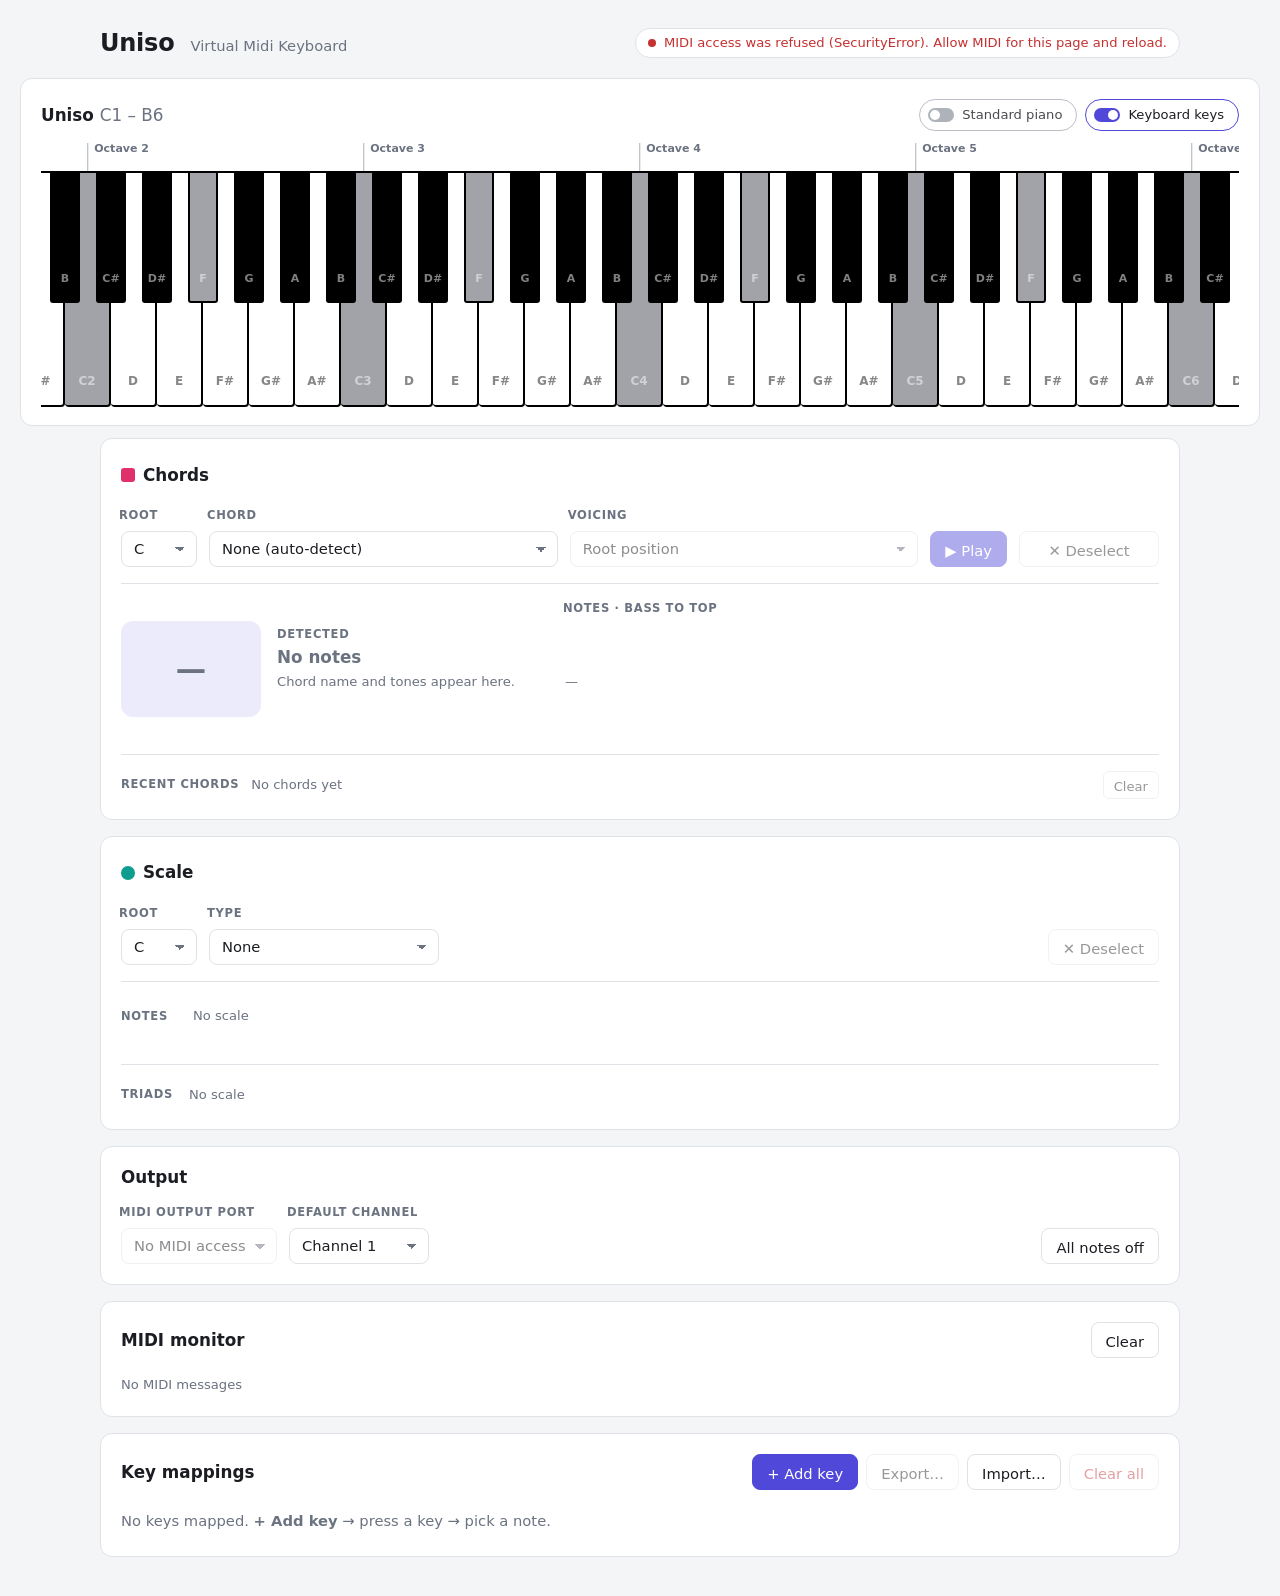
==== commit a044e8b0: "deploy: 21532d251676767b12923549b8f943d9b1f0fd48" ====
--- a/index.html
+++ b/index.html
@@ -98,7 +98,7 @@
         </label>
         <button type="button" id="scaleClear" class="btn push-right" title="Deselect scale">✕ Deselect</button>
       </div>
-      <div class="scale-line">
+      <div class="scale-line notes-line">
         <span class="label">Notes</span>
         <ol id="scaleNotes" class="scale-chain" aria-label="Scale notes and steps"></ol>
       </div>
@@ -177,6 +177,14 @@
       </p>
 
       <label class="field">
+        <span>Action</span>
+        <select id="dlgAction">
+          <option value="note">Play a note</option>
+          <option value="sustain">Sustain pedal (CC 64)</option>
+        </select>
+      </label>
+
+      <label class="field" id="dlgNoteField">
         <span>Note</span>
         <select id="dlgNote"></select>
       </label>
@@ -186,7 +194,7 @@
           <span>Channel</span>
           <select id="dlgChannel"></select>
         </label>
-        <label class="field grow">
+        <label class="field grow" id="dlgVelField">
           <span>Velocity <output id="dlgVelOut">100</output></span>
           <input type="range" id="dlgVelocity" min="1" max="127" value="100">
         </label>
--- a/styles.css
+++ b/styles.css
@@ -327,7 +327,9 @@
 }
 .piano-panel .panel-head { margin-bottom: var(--sp-3); }
 .piano-scroll { overflow-x: auto; overflow-y: hidden; padding-bottom: 6px; }
-.toggles { display: flex; flex-wrap: wrap; gap: var(--sp-2); }
+.toggles { display: flex; flex-wrap: wrap; align-items: center; gap: var(--sp-2); }
+
+
 
 /* Standard piano (optional, above the Uniso one, same scroll) */
 .piano.std-piano {
@@ -834,6 +836,7 @@
 }
 .dialog::backdrop { background: rgba(10, 10, 20, 0.45); }
 .dialog form { display: grid; gap: var(--sp-4); }
+.dialog .field[hidden] { display: none; }
 .dialog #dlgNote { width: 100%; }
 .dlg-key { margin: 0; display: flex; gap: var(--sp-2); align-items: center; }
 .dlg-row { display: flex; gap: var(--sp-4); align-items: flex-end; }
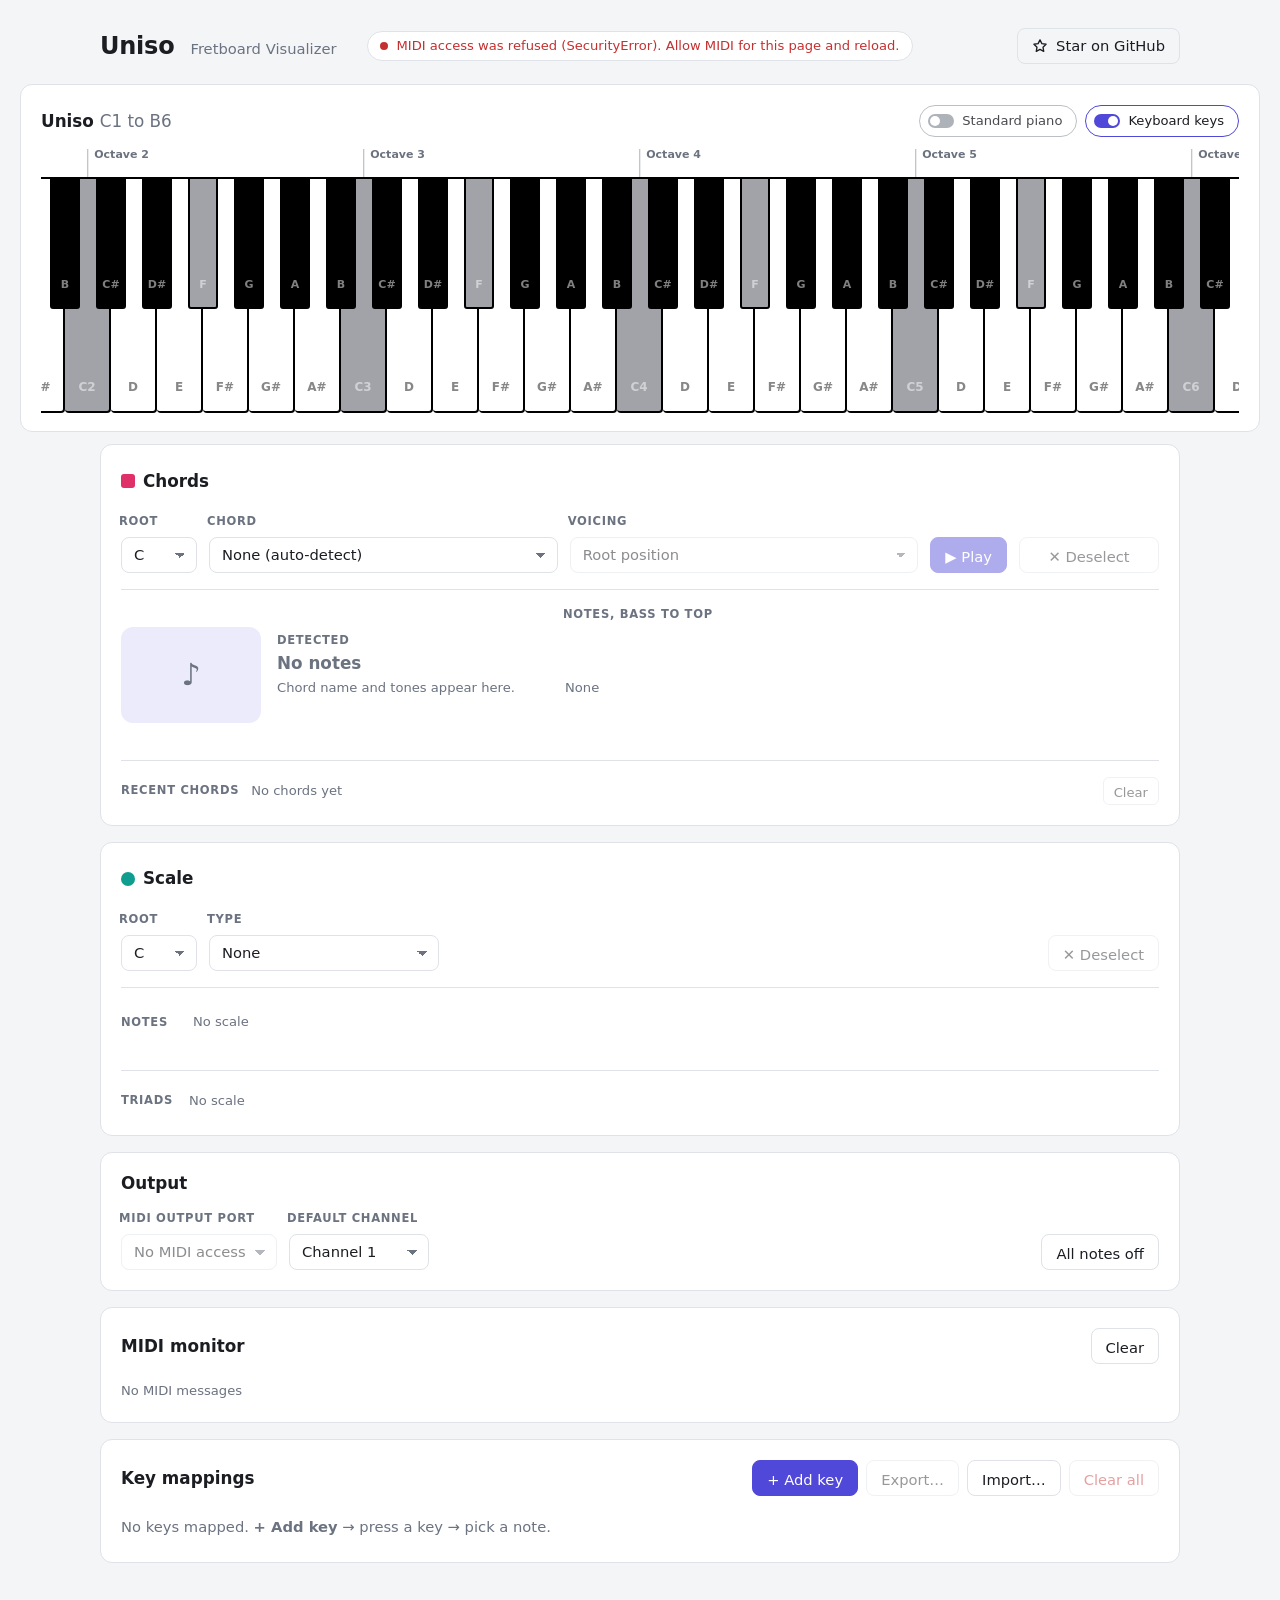
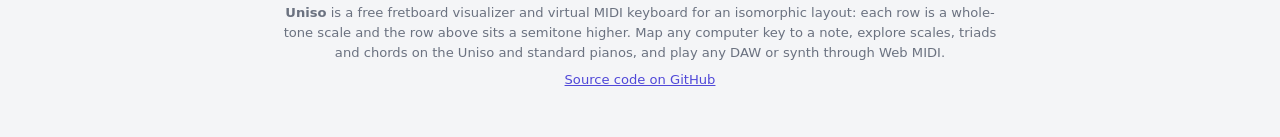
==== commit b730809a: "deploy: 2696bc205bce79b38acadd99ea21f62e78cf8db0" ====
--- a/index.html
+++ b/index.html
@@ -3,18 +3,67 @@
 <head>
   <meta charset="utf-8">
   <meta name="viewport" content="width=device-width, initial-scale=1">
-  <title>Uniso Virtual Midi Keyboard</title>
+  <title>Uniso Fretboard Visualizer | Isomorphic MIDI Keyboard</title>
+  <meta name="description" content="Free fretboard visualizer and virtual MIDI keyboard. Map your computer keys to an isomorphic layout, explore scales and chords, and play any DAW via Web MIDI.">
+  <meta name="keywords" content="fretboard visualizer, isomorphic keyboard, virtual MIDI keyboard, computer keyboard to MIDI, Web MIDI, scales, chords, whole tone layout, Janko keyboard">
+  <meta name="author" content="gruvw">
+  <meta name="robots" content="index, follow">
+  <link rel="canonical" href="https://gruvw.github.io/uniso/">
+
+  <!-- Social previews -->
+  <meta property="og:type" content="website">
+  <meta property="og:site_name" content="Uniso">
+  <meta property="og:title" content="Uniso Fretboard Visualizer">
+  <meta property="og:description" content="Map your computer keyboard to an isomorphic layout, explore scales and chords, and play any DAW or synth through Web MIDI.">
+  <meta property="og:url" content="https://gruvw.github.io/uniso/">
+  <meta name="twitter:card" content="summary">
+  <meta name="twitter:title" content="Uniso Fretboard Visualizer">
+  <meta name="twitter:description" content="Map your computer keyboard to an isomorphic layout, explore scales and chords, and play any DAW or synth through Web MIDI.">
+
+  <meta name="color-scheme" content="light dark">
+  <meta name="theme-color" content="#f4f5f7" media="(prefers-color-scheme: light)">
+  <meta name="theme-color" content="#121317" media="(prefers-color-scheme: dark)">
+  <link rel="icon" type="image/svg+xml" href="data:image/svg+xml,%3Csvg xmlns='http://www.w3.org/2000/svg' viewBox='0 0 64 64'%3E%3Crect width='64' height='64' rx='16' fill='%231b1d23'/%3E%3Ccircle cx='32' cy='22' r='8.5' fill='%23fff'/%3E%3Ccircle cx='21' cy='42' r='8.5' fill='%23fff'/%3E%3Ccircle cx='43' cy='42' r='8.5' fill='%23fff'/%3E%3C/svg%3E">
+
+  <script type="application/ld+json">
+  {
+    "@context": "https://schema.org",
+    "@type": "WebApplication",
+    "name": "Uniso Fretboard Visualizer",
+    "url": "https://gruvw.github.io/uniso/",
+    "description": "Free fretboard visualizer and virtual MIDI keyboard. Map your computer keys to an isomorphic layout, explore scales and chords, and play any DAW via Web MIDI.",
+    "applicationCategory": "MultimediaApplication",
+    "operatingSystem": "Any (Chrome, Edge or Opera with Web MIDI)",
+    "browserRequirements": "Requires Web MIDI support",
+    "isAccessibleForFree": true,
+    "offers": { "@type": "Offer", "price": "0", "priceCurrency": "USD" },
+    "author": { "@type": "Person", "name": "gruvw", "url": "https://github.com/gruvw" },
+    "sameAs": ["https://github.com/gruvw/uniso"]
+  }
+  </script>
+
   <link rel="stylesheet" href="styles.css">
 </head>
 <body>
   <header class="top">
-    <h1>Uniso <span class="h1-sub">Virtual Midi Keyboard</span></h1>
+    <h1>Uniso <span class="h1-sub">Fretboard Visualizer</span></h1>
     <p id="midiStatus" class="status">Requesting MIDI access…</p>
+    <a class="repo-link" href="https://github.com/gruvw/uniso" target="_blank" rel="noopener" title="Star Uniso on GitHub">
+      <svg viewBox="0 0 24 24" width="16" height="16" aria-hidden="true" fill="none"
+           stroke="currentColor" stroke-width="2" stroke-linejoin="round">
+        <path d="M12 2.8l2.8 5.7 6.3.9-4.6 4.4 1.1 6.2-5.6-3-5.6 3 1.1-6.2-4.6-4.4 6.3-.9z"/>
+      </svg>
+      <span>Star<span class="repo-more"> on GitHub</span></span>
+    </a>
   </header>
+
+  <noscript>
+    <p class="noscript">Uniso needs JavaScript to run. Enable it and reload the page.</p>
+  </noscript>
 
   <section class="panel piano-panel" aria-label="Piano visualizer">
     <div class="panel-head">
-      <h2>Uniso <span class="muted">C1 – B6</span></h2>
+      <h2>Uniso <span class="muted">C1 to B6</span></h2>
       <div class="toggles">
         <button type="button" id="stdToggle" class="pill-toggle" aria-pressed="false"
                 title="Show a regular piano layout above the Uniso one">
@@ -62,7 +111,7 @@
 
       <div id="npBody" class="np-body" aria-live="polite">
         <div class="np-head">
-          <div id="npSymbol" class="np-symbol">—</div>
+          <div id="npSymbol" class="np-symbol">♪</div>
           <div class="np-desc">
             <div id="npMode" class="label np-mode"></div>
             <div id="npName" class="np-title"></div>
@@ -71,7 +120,7 @@
           </div>
         </div>
         <div class="np-tones">
-          <span id="npTonesLabel" class="label">Notes · bass to top</span>
+          <span id="npTonesLabel" class="label">Notes, bass to top</span>
           <ol id="npTones" class="np-notes"></ol>
         </div>
       </div>
@@ -169,6 +218,15 @@
     </section>
   </main>
 
+  <footer class="site-footer">
+    <p>
+      <strong>Uniso</strong> is a free fretboard visualizer and virtual MIDI keyboard for an isomorphic layout:
+      each row is a whole-tone scale and the row above sits a semitone higher. Map any computer key to a note,
+      explore scales, triads and chords on the Uniso and standard pianos, and play any DAW or synth through Web MIDI.
+    </p>
+    <p><a href="https://github.com/gruvw/uniso" target="_blank" rel="noopener">Source code on GitHub</a></p>
+  </footer>
+
   <dialog id="noteDialog" class="dialog">
     <form method="dialog" id="noteForm">
       <h3 id="dlgTitle">New mapping</h3>
--- a/styles.css
+++ b/styles.css
@@ -1,5 +1,5 @@
 /* ==========================================================================
-   Uniso — design tokens
+   Uniso design tokens
    Everything below is built from these values: one type scale, one spacing
    scale, three radii and one control height.
    ========================================================================== */
@@ -153,12 +153,45 @@
   max-width: 1120px;
   margin: 0 auto;
   padding: 28px 20px var(--sp-2);
-  display: flex;
-  flex-wrap: wrap;
+  display: grid;
+  grid-template-columns: 1fr auto 1fr; /* equal side columns keep the status centred */
   gap: var(--sp-3) var(--sp-5);
   align-items: center;
-  justify-content: space-between;
-}
+}
+.top h1 { justify-self: start; }
+.top .status { justify-self: center; }
+.top .repo-link { justify-self: end; }
+
+/* "Star on GitHub" link: outlined like .btn, star fills amber on hover */
+.repo-link {
+  display: inline-flex;
+  align-items: center;
+  gap: var(--sp-2);
+  height: var(--control-h);
+  padding: 0 14px;
+  border: 1px solid var(--border);
+  border-radius: var(--r-md);
+  color: var(--text);
+  font: 500 var(--fs-md)/1 var(--font);
+  text-decoration: none;
+  white-space: nowrap;
+  transition: border-color 100ms;
+}
+.repo-link:hover { border-color: var(--accent); }
+.repo-link:hover svg { fill: var(--warn); stroke: var(--warn); }
+.repo-link:focus-visible { outline: 2px solid var(--accent); outline-offset: 2px; }
+.repo-link svg { flex: none; }
+.noscript { max-width: 960px; margin: var(--sp-3) auto; padding: var(--sp-3) var(--sp-4); border: 1px solid var(--warn); border-radius: var(--r-md); color: var(--warn); }
+.site-footer {
+  max-width: 760px;
+  margin: 0 auto;
+  padding: 0 20px 40px;
+  text-align: center;
+  color: var(--muted);
+  font-size: var(--fs-sm);
+}
+.site-footer p { margin: 0 0 var(--sp-2); }
+.site-footer a { color: var(--accent); }
 .h1-sub { margin-left: var(--sp-2); font-size: var(--fs-md); font-weight: 500; color: var(--muted); letter-spacing: 0; }
 
 main {
@@ -861,7 +894,11 @@
 
 @media (max-width: 640px) {
   :root { --wk: 38px; --bk: 26px; --piano-h: 210px; }
-  .top { padding: 20px 12px var(--sp-2); }
+  .top { padding: 20px 12px var(--sp-2); grid-template-columns: 1fr auto; }
+  .top h1 { grid-column: 1; grid-row: 1; }
+  .top .repo-link { grid-column: 2; grid-row: 1; }
+  .top .status { grid-column: 1 / -1; grid-row: 2; justify-self: stretch; }
+  .repo-more { display: none; } /* just "Star" on phones */
   .piano-panel { width: calc(100% - 24px); padding: 14px 12px 10px; }
   main { padding-left: 12px; padding-right: 12px; }
   .panel { padding: var(--sp-4) 14px; }
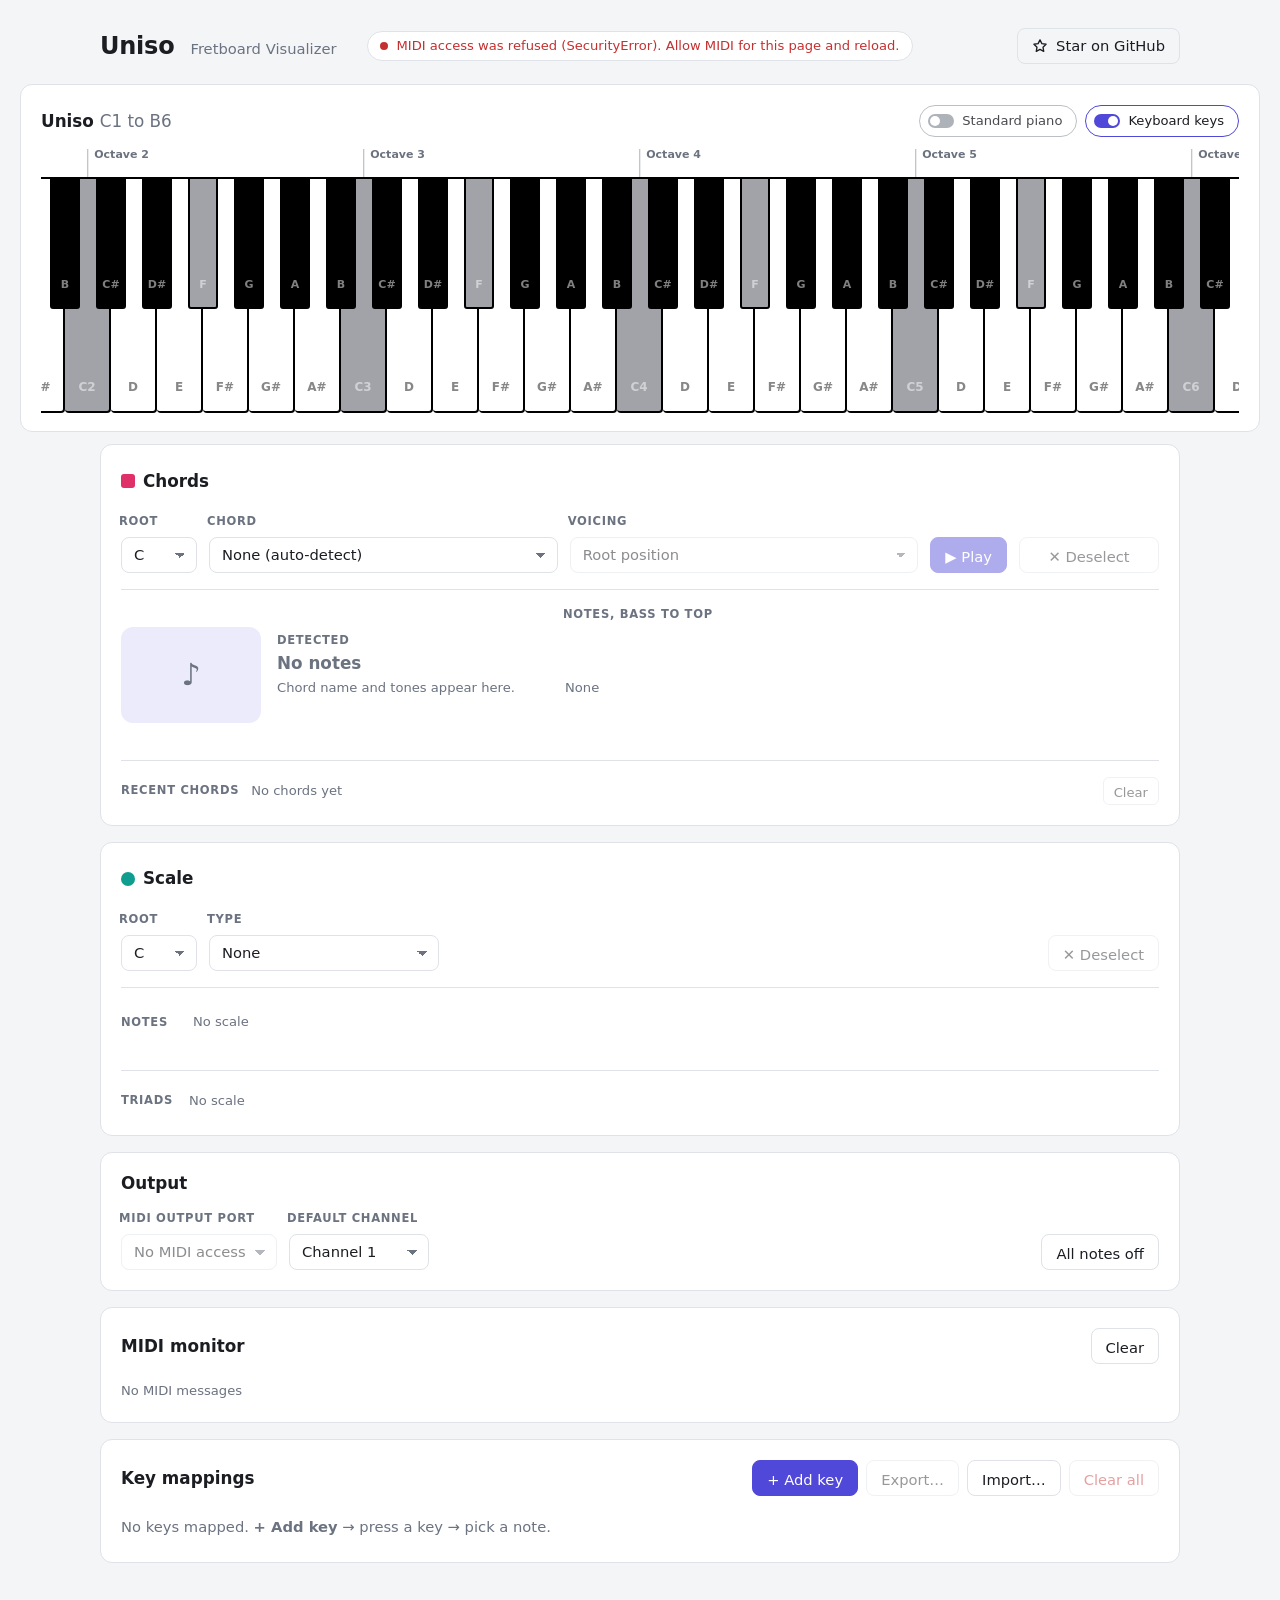
==== commit 51b0294c: "deploy: cdb1b29d61208b68f5d7968262bdcba4787bf1fd" ====
--- a/index.html
+++ b/index.html
@@ -218,15 +218,6 @@
     </section>
   </main>
 
-  <footer class="site-footer">
-    <p>
-      <strong>Uniso</strong> is a free fretboard visualizer and virtual MIDI keyboard for an isomorphic layout:
-      each row is a whole-tone scale and the row above sits a semitone higher. Map any computer key to a note,
-      explore scales, triads and chords on the Uniso and standard pianos, and play any DAW or synth through Web MIDI.
-    </p>
-    <p><a href="https://github.com/gruvw/uniso" target="_blank" rel="noopener">Source code on GitHub</a></p>
-  </footer>
-
   <dialog id="noteDialog" class="dialog">
     <form method="dialog" id="noteForm">
       <h3 id="dlgTitle">New mapping</h3>
--- a/styles.css
+++ b/styles.css
@@ -182,16 +182,6 @@
 .repo-link:focus-visible { outline: 2px solid var(--accent); outline-offset: 2px; }
 .repo-link svg { flex: none; }
 .noscript { max-width: 960px; margin: var(--sp-3) auto; padding: var(--sp-3) var(--sp-4); border: 1px solid var(--warn); border-radius: var(--r-md); color: var(--warn); }
-.site-footer {
-  max-width: 760px;
-  margin: 0 auto;
-  padding: 0 20px 40px;
-  text-align: center;
-  color: var(--muted);
-  font-size: var(--fs-sm);
-}
-.site-footer p { margin: 0 0 var(--sp-2); }
-.site-footer a { color: var(--accent); }
 .h1-sub { margin-left: var(--sp-2); font-size: var(--fs-md); font-weight: 500; color: var(--muted); letter-spacing: 0; }
 
 main {
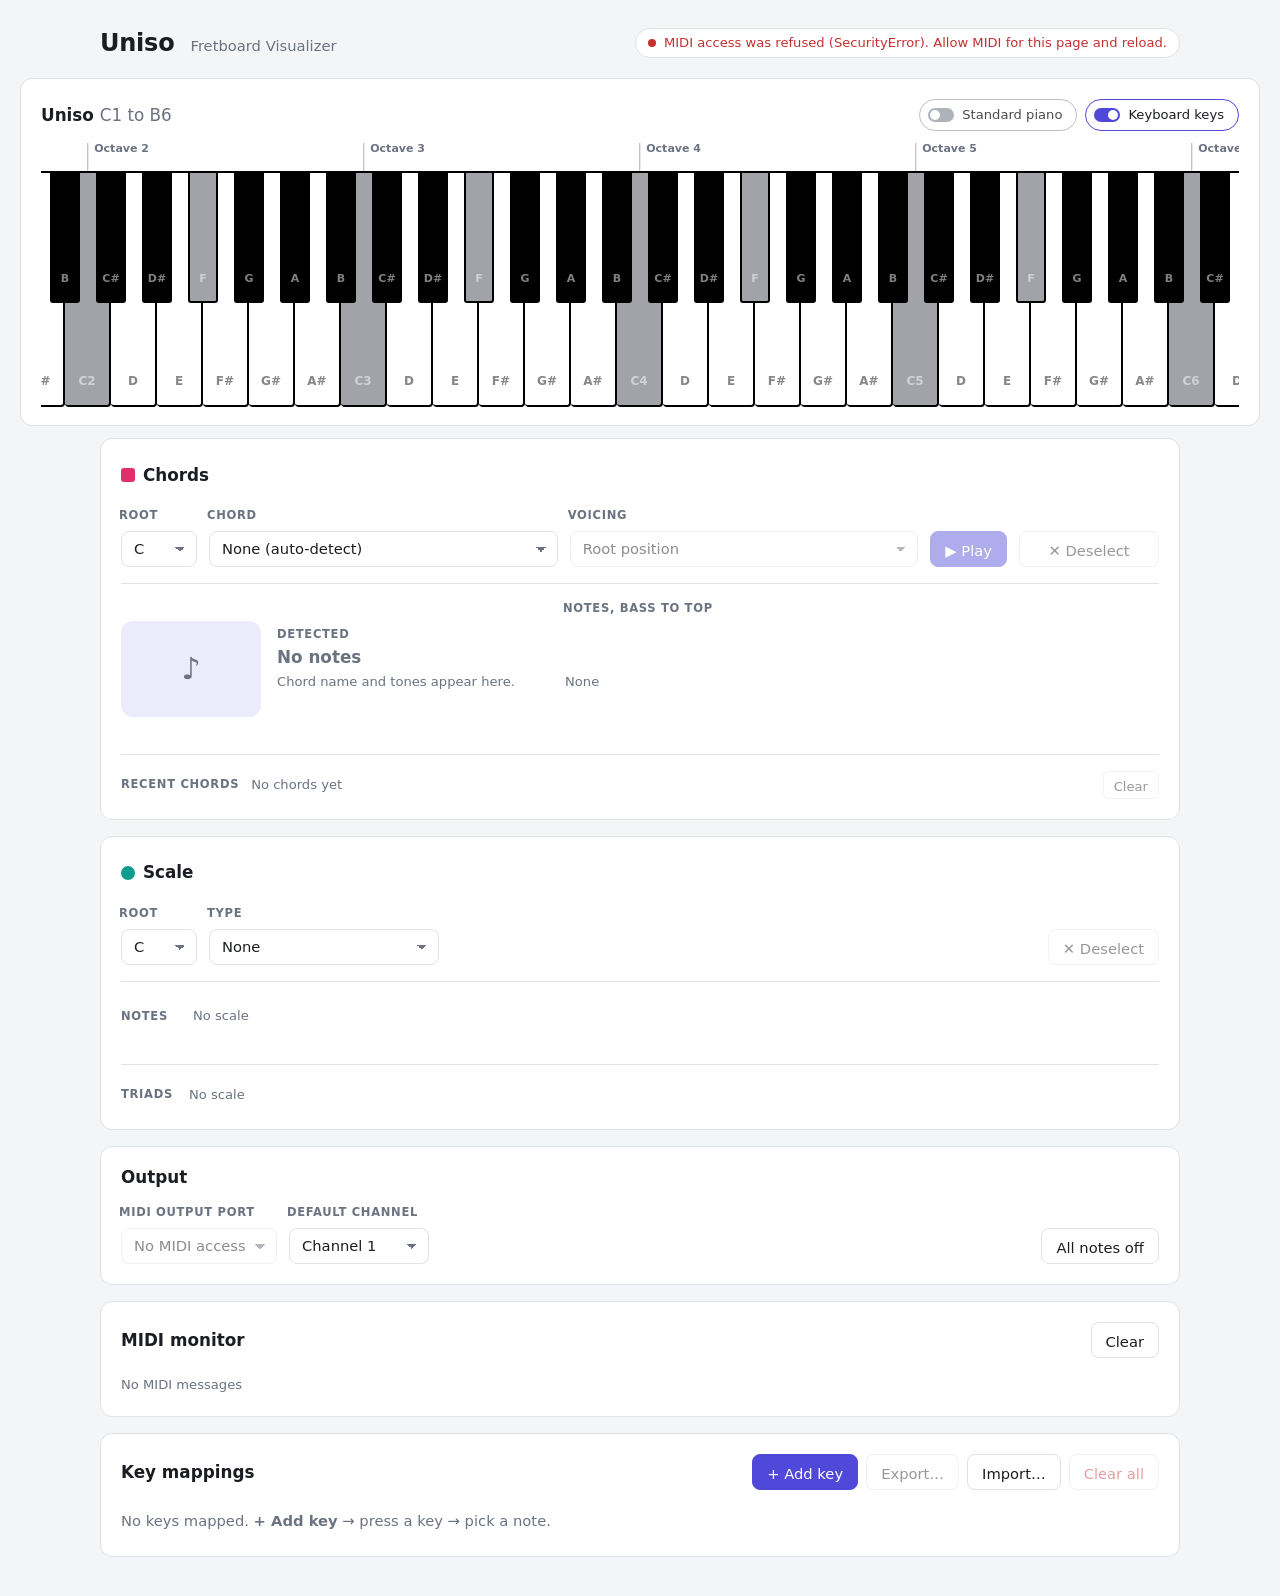
==== commit 4bc65402: "deploy: a6fddccaf1cef6133ed6288b6914c7926fd47aad" ====
--- a/index.html
+++ b/index.html
@@ -48,13 +48,6 @@
   <header class="top">
     <h1>Uniso <span class="h1-sub">Fretboard Visualizer</span></h1>
     <p id="midiStatus" class="status">Requesting MIDI access…</p>
-    <a class="repo-link" href="https://github.com/gruvw/uniso" target="_blank" rel="noopener" title="Star Uniso on GitHub">
-      <svg viewBox="0 0 24 24" width="16" height="16" aria-hidden="true" fill="none"
-           stroke="currentColor" stroke-width="2" stroke-linejoin="round">
-        <path d="M12 2.8l2.8 5.7 6.3.9-4.6 4.4 1.1 6.2-5.6-3-5.6 3 1.1-6.2-4.6-4.4 6.3-.9z"/>
-      </svg>
-      <span>Star<span class="repo-more"> on GitHub</span></span>
-    </a>
   </header>
 
   <noscript>
--- a/styles.css
+++ b/styles.css
@@ -153,34 +153,13 @@
   max-width: 1120px;
   margin: 0 auto;
   padding: 28px 20px var(--sp-2);
-  display: grid;
-  grid-template-columns: 1fr auto 1fr; /* equal side columns keep the status centred */
+  display: flex;
+  flex-wrap: wrap;
   gap: var(--sp-3) var(--sp-5);
   align-items: center;
-}
-.top h1 { justify-self: start; }
-.top .status { justify-self: center; }
-.top .repo-link { justify-self: end; }
-
-/* "Star on GitHub" link: outlined like .btn, star fills amber on hover */
-.repo-link {
-  display: inline-flex;
-  align-items: center;
-  gap: var(--sp-2);
-  height: var(--control-h);
-  padding: 0 14px;
-  border: 1px solid var(--border);
-  border-radius: var(--r-md);
-  color: var(--text);
-  font: 500 var(--fs-md)/1 var(--font);
-  text-decoration: none;
-  white-space: nowrap;
-  transition: border-color 100ms;
-}
-.repo-link:hover { border-color: var(--accent); }
-.repo-link:hover svg { fill: var(--warn); stroke: var(--warn); }
-.repo-link:focus-visible { outline: 2px solid var(--accent); outline-offset: 2px; }
-.repo-link svg { flex: none; }
+  justify-content: space-between; /* title left, MIDI status right */
+}
+
 .noscript { max-width: 960px; margin: var(--sp-3) auto; padding: var(--sp-3) var(--sp-4); border: 1px solid var(--warn); border-radius: var(--r-md); color: var(--warn); }
 .h1-sub { margin-left: var(--sp-2); font-size: var(--fs-md); font-weight: 500; color: var(--muted); letter-spacing: 0; }
 
@@ -884,11 +863,7 @@
 
 @media (max-width: 640px) {
   :root { --wk: 38px; --bk: 26px; --piano-h: 210px; }
-  .top { padding: 20px 12px var(--sp-2); grid-template-columns: 1fr auto; }
-  .top h1 { grid-column: 1; grid-row: 1; }
-  .top .repo-link { grid-column: 2; grid-row: 1; }
-  .top .status { grid-column: 1 / -1; grid-row: 2; justify-self: stretch; }
-  .repo-more { display: none; } /* just "Star" on phones */
+  .top { padding: 20px 12px var(--sp-2); }
   .piano-panel { width: calc(100% - 24px); padding: 14px 12px 10px; }
   main { padding-left: 12px; padding-right: 12px; }
   .panel { padding: var(--sp-4) 14px; }
